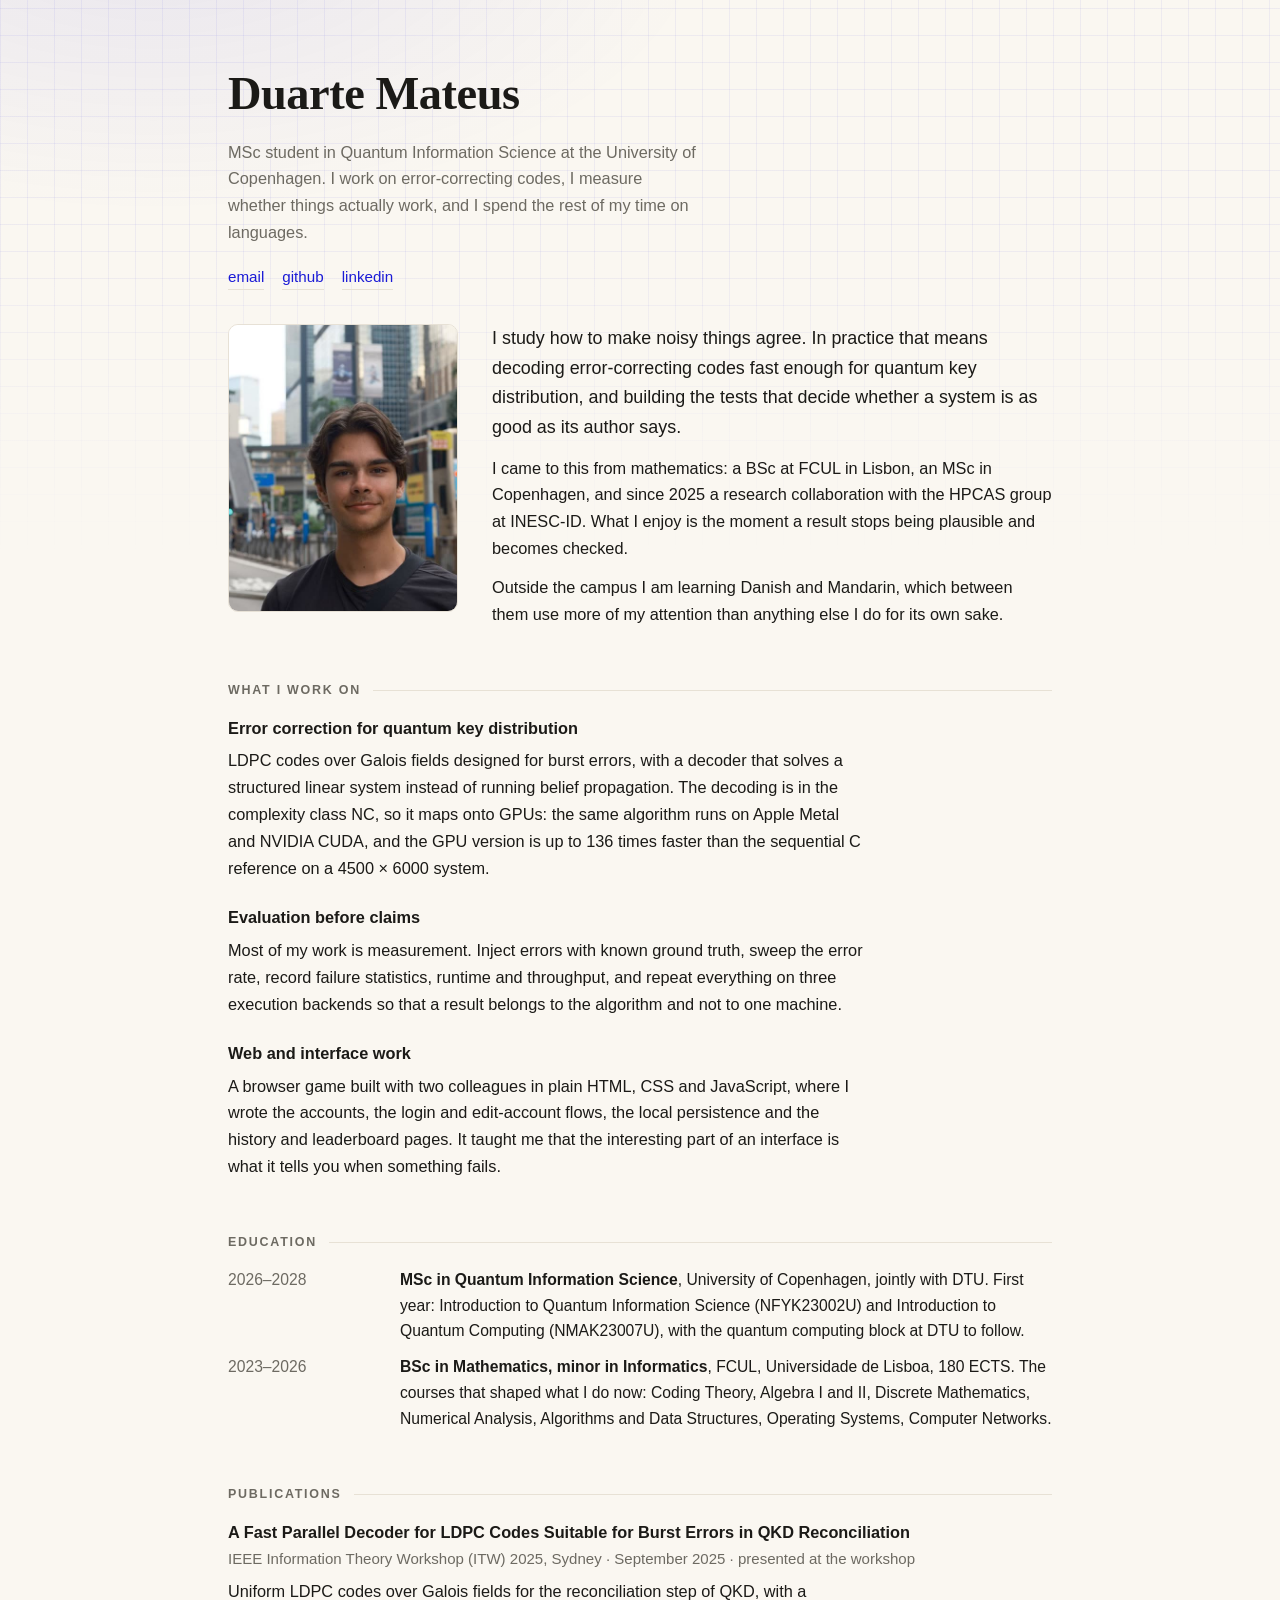
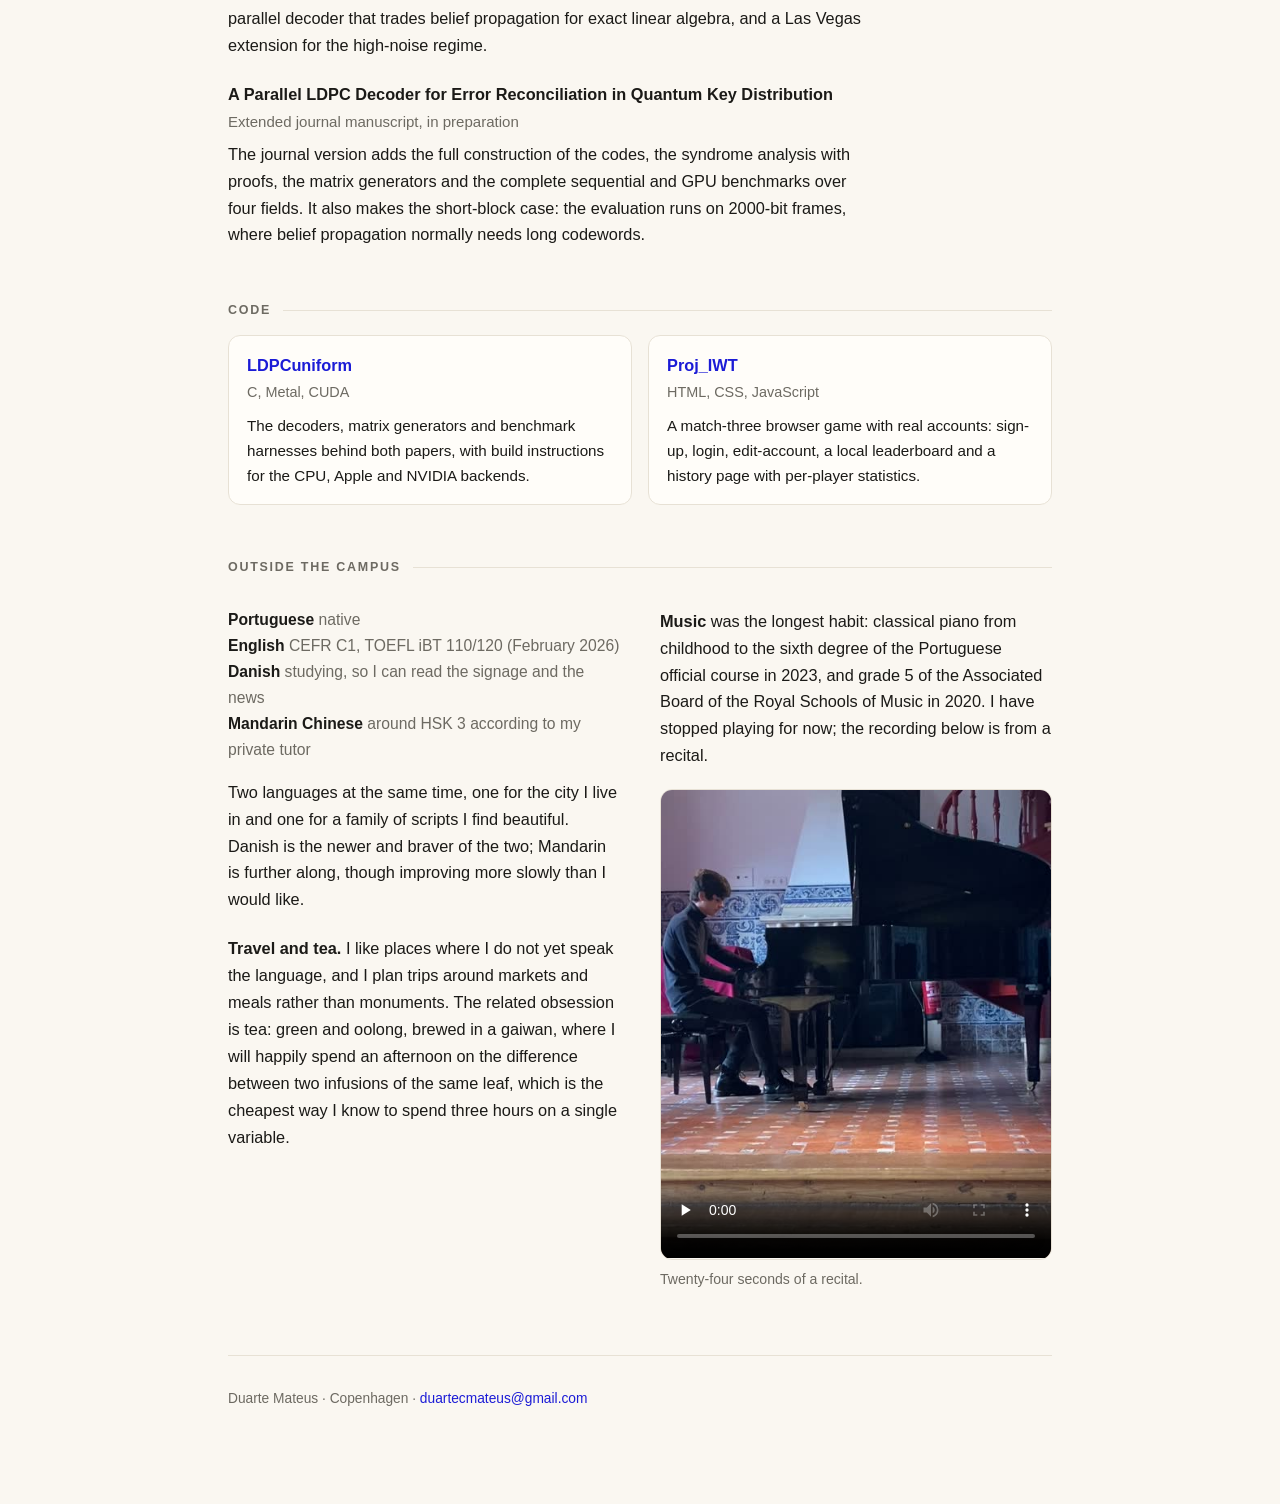
==== index.html @ 17ae9400 "Homepage: TOEFL iBT 110/120 (February 2026), CEFR C1" ====
<!DOCTYPE html>
<html lang="en">
<head>
<meta charset="utf-8">
<meta name="viewport" content="width=device-width, initial-scale=1">
<title>Duarte Mateus</title>
<meta name="description" content="Duarte Mateus, MSc student in Quantum Information Science at the University of Copenhagen. Error-correcting codes, evaluation, languages and piano.">
<meta property="og:title" content="Duarte Mateus">
<meta property="og:description" content="Error-correcting codes, evaluation, languages and piano.">
<meta property="og:image" content="portrait.jpg">
<link rel="icon" href="data:image/svg+xml,%3Csvg xmlns='http://www.w3.org/2000/svg' viewBox='0 0 32 32'%3E%3Crect width='32' height='32' rx='6' fill='%230a00fe'/%3E%3Ctext x='16' y='22' font-family='Georgia,serif' font-size='17' fill='white' text-anchor='middle'%3EDM%3C/text%3E%3C/svg%3E">
<style>
  :root{
    --bg:#faf7f1; --card:#fffdf9; --ink:#1b1a17; --muted:#6d6a62;
    --line:#e7e1d5; --accent:#1b1bd6; --accent-soft:#eeeeff;
    --tile:rgba(27,27,214,.055); --glow:rgba(27,27,214,.08);
  }
  /* Dark palette kept for later; the site currently renders light for everyone.
  @media (prefers-color-scheme: dark){
    :root{
      --bg:#12120f; --card:#191914; --ink:#eceae3; --muted:#a2a099;
      --line:#2c2c26; --accent:#a6a6ff; --accent-soft:#20203a;
      --tile:rgba(166,166,255,.075); --glow:rgba(120,120,255,.10);
    }
  }
  */
  *{box-sizing:border-box}
  html{-webkit-text-size-adjust:100%}
  /* faint tile wall behind the name, fading out before the content */
  body::before{
    content:""; position:fixed; inset:0; z-index:-1; pointer-events:none;
    background-image:
      radial-gradient(900px 460px at 12% -8%, var(--glow), transparent 62%),
      repeating-linear-gradient(0deg, var(--tile) 0 1px, transparent 1px 27px),
      repeating-linear-gradient(90deg, var(--tile) 0 1px, transparent 1px 27px);
    -webkit-mask-image:linear-gradient(180deg, #000 0 260px, rgba(0,0,0,.35) 420px, transparent 560px);
    mask-image:linear-gradient(180deg, #000 0 260px, rgba(0,0,0,.35) 420px, transparent 560px);
  }
  body{
    margin:0; background:var(--bg); color:var(--ink);
    font:400 1.02rem/1.65 -apple-system,BlinkMacSystemFont,"Segoe UI",Roboto,Helvetica,Arial,sans-serif;
    font-kerning:normal; -webkit-font-smoothing:antialiased;
  }
  .wrap{max-width:880px; margin:0 auto; padding:56px 28px 80px}
  .intro p, .item p, section > p{max-width:70ch}
  h1,h2,h3{font-family:Georgia,"Iowan Old Style","Times New Roman",serif; font-weight:600; letter-spacing:-.01em}
  a{color:var(--accent); text-decoration:none; border-bottom:1px solid transparent}
  a:hover{border-bottom-color:currentColor}
  header .name{font-size:clamp(2.1rem,5vw,2.9rem); margin:0 0 6px}
  header .tagline{color:var(--muted); margin:0; max-width:52ch}
  .links{margin:18px 0 0; font-size:.95rem; display:flex; flex-wrap:wrap; gap:8px 18px}
  .links a{border-bottom:1px solid var(--line)}
  .links a:hover{border-bottom-color:var(--accent)}
  section{margin-top:52px}
  h2{
    font-family:-apple-system,BlinkMacSystemFont,"Segoe UI",Roboto,sans-serif;
    font-size:.78rem; letter-spacing:.14em; text-transform:uppercase;
    color:var(--muted); font-weight:600; margin:0 0 14px;
    display:flex; align-items:center; gap:12px;
  }
  h2::after{content:""; flex:1; height:1px; background:var(--line)}
  .intro{display:grid; grid-template-columns:230px 1fr; gap:34px; align-items:start; margin-top:34px}
  .intro img{width:100%; height:auto; aspect-ratio:4/5; object-fit:cover; object-position:50% 35%;
    border-radius:10px; border:1px solid var(--line); filter:saturate(.94)}
  .intro p{margin:0 0 12px}
  .intro p:last-child{margin-bottom:0}
  .lede{font-size:1.12rem}
  dl{margin:0; display:grid; grid-template-columns:150px 1fr; gap:10px 22px; font-size:.98rem}
  dt{color:var(--muted)}
  dd{margin:0}
  .item{margin-bottom:22px}
  .item:last-child{margin-bottom:0}
  .item .t{display:block; font-weight:600}
  .item .s{display:block; color:var(--muted); font-size:.94rem; margin-top:2px}
  .item p{margin:6px 0 0}
  .cards{display:grid; grid-template-columns:1fr 1fr; gap:16px}
  .card{background:var(--card); border:1px solid var(--line); border-radius:12px; padding:16px 18px}
  .card .t{font-weight:600; display:block}
  .card .s{color:var(--muted); font-size:.9rem; display:block; margin:2px 0 8px}
  .card p{margin:0; font-size:.95rem}
  figure{margin:26px 0 0}
  video{width:100%; max-width:440px; height:auto; aspect-ratio:5/6; object-fit:cover; border-radius:12px; border:1px solid var(--line); display:block; background:#000}
  figcaption{color:var(--muted); font-size:.88rem; margin-top:8px; text-align:center}
  .cols{display:grid; grid-template-columns:1fr 1fr; gap:40px}
  .closing{display:block; margin:20px 0 0}
  .closing video{max-width:100%}
  .closing figcaption{text-align:left}
  .langs{font-size:.98rem}
  .langs span{color:var(--muted)}
  footer{margin-top:64px; padding-top:18px; border-top:1px solid var(--line); color:var(--muted); font-size:.86rem}
  @media (max-width:640px){
    .wrap{padding:36px 20px 64px}
    .intro{grid-template-columns:1fr; gap:20px}
    .intro img{max-width:230px}
    dl{grid-template-columns:1fr; gap:2px 0}
    dt{margin-top:10px}
    .cards,.cols{grid-template-columns:1fr; gap:14px}
  }
</style>
</head>
<body>
<div class="wrap">

  <header>
    <h1 class="name">Duarte Mateus</h1>
    <p class="tagline">MSc student in Quantum Information Science at the University of Copenhagen. I work on error-correcting codes, I measure whether things actually work, and I spend the rest of my time on languages.</p>
    <p class="links">
      <a href="mailto:duartecmateus@gmail.com">email</a>
      <a href="https://github.com/duartecmateus">github</a>
      <a href="https://linkedin.com/in/duarte-mateus-8440b5340">linkedin</a>
    </p>
  </header>

  <div class="intro">
    <img src="portrait.jpg" alt="Duarte Mateus, photographed in a city street" width="480" height="600">
    <div>
      <p class="lede">I study how to make noisy things agree. In practice that means decoding error-correcting codes fast enough for quantum key distribution, and building the tests that decide whether a system is as good as its author says.</p>
      <p>I came to this from mathematics: a BSc at FCUL in Lisbon, an MSc in Copenhagen, and since 2025 a research collaboration with the HPCAS group at INESC-ID. What I enjoy is the moment a result stops being plausible and becomes checked.</p>
      <p>Outside the campus I am learning Danish and Mandarin, which between them use more of my attention than anything else I do for its own sake.</p>
    </div>
  </div>

  <section>
    <h2>What I work on</h2>
    <div class="item">
      <span class="t">Error correction for quantum key distribution</span>
      <p>LDPC codes over Galois fields designed for burst errors, with a decoder that solves a structured linear system instead of running belief propagation. The decoding is in the complexity class NC, so it maps onto GPUs: the same algorithm runs on Apple Metal and NVIDIA CUDA, and the GPU version is up to 136 times faster than the sequential C reference on a 4500 × 6000 system.</p>
    </div>
    <div class="item">
      <span class="t">Evaluation before claims</span>
      <p>Most of my work is measurement. Inject errors with known ground truth, sweep the error rate, record failure statistics, runtime and throughput, and repeat everything on three execution backends so that a result belongs to the algorithm and not to one machine.</p>
    </div>
    <div class="item">
      <span class="t">Web and interface work</span>
      <p>A browser game built with two colleagues in plain HTML, CSS and JavaScript, where I wrote the accounts, the login and edit-account flows, the local persistence and the history and leaderboard pages. It taught me that the interesting part of an interface is what it tells you when something fails.</p>
    </div>
  </section>

  <section>
    <h2>Education</h2>
    <dl>
      <dt>2026&ndash;2028</dt>
      <dd><strong>MSc in Quantum Information Science</strong>, University of Copenhagen, jointly with DTU. First year: Introduction to Quantum Information Science (NFYK23002U) and Introduction to Quantum Computing (NMAK23007U), with the quantum computing block at DTU to follow.</dd>
      <dt>2023&ndash;2026</dt>
      <dd><strong>BSc in Mathematics, minor in Informatics</strong>, FCUL, Universidade de Lisboa, 180 ECTS. The courses that shaped what I do now: Coding Theory, Algebra I and II, Discrete Mathematics, Numerical Analysis, Algorithms and Data Structures, Operating Systems, Computer Networks.</dd>
    </dl>
  </section>

  <section>
    <h2>Publications</h2>
    <div class="item">
      <span class="t">A Fast Parallel Decoder for LDPC Codes Suitable for Burst Errors in QKD Reconciliation</span>
      <span class="s">IEEE Information Theory Workshop (ITW) 2025, Sydney &middot; September 2025 &middot; presented at the workshop</span>
      <p>Uniform LDPC codes over Galois fields for the reconciliation step of QKD, with a parallel decoder that trades belief propagation for exact linear algebra, and a Las Vegas extension for the high-noise regime.</p>
    </div>
    <div class="item">
      <span class="t">A Parallel LDPC Decoder for Error Reconciliation in Quantum Key Distribution</span>
      <span class="s">Extended journal manuscript, in preparation</span>
      <p>The journal version adds the full construction of the codes, the syndrome analysis with proofs, the matrix generators and the complete sequential and GPU benchmarks over four fields. It also makes the short-block case: the evaluation runs on 2000-bit frames, where belief propagation normally needs long codewords.</p>
    </div>
  </section>

  <section>
    <h2>Code</h2>
    <div class="cards">
      <div class="card">
        <span class="t"><a href="https://github.com/duartecmateus/LDPCuniform">LDPCuniform</a></span>
        <span class="s">C, Metal, CUDA</span>
        <p>The decoders, matrix generators and benchmark harnesses behind both papers, with build instructions for the CPU, Apple and NVIDIA backends.</p>
      </div>
      <div class="card">
        <span class="t"><a href="https://github.com/duartecmateus/Proj_IWT">Proj_IWT</a></span>
        <span class="s">HTML, CSS, JavaScript</span>
        <p>A match-three browser game with real accounts: sign-up, login, edit-account, a local leaderboard and a history page with per-player statistics.</p>
      </div>
    </div>
  </section>

  <section>
    <h2>Outside the campus</h2>
    <div class="cols">
      <div>
        <p class="langs"><strong>Portuguese</strong> <span>native</span><br>
        <strong>English</strong> <span>CEFR C1, TOEFL iBT 110/120 (February 2026)</span><br>
        <strong>Danish</strong> <span>studying, so I can read the signage and the news</span><br>
        <strong>Mandarin Chinese</strong> <span>around HSK 3 according to my private tutor</span></p>
        <p>Two languages at the same time, one for the city I live in and one for a family of scripts I find beautiful. Danish is the newer and braver of the two; Mandarin is further along, though improving more slowly than I would like.</p>
        <p style="margin-top:22px"><strong>Travel and tea.</strong> I like places where I do not yet speak the language, and I plan trips around markets and meals rather than monuments. The related obsession is tea: green and oolong, brewed in a gaiwan, where I will happily spend an afternoon on the difference between two infusions of the same leaf, which is the cheapest way I know to spend three hours on a single variable.</p>
      </div>
      <div>
        <p><strong>Music</strong> was the longest habit: classical piano from childhood to the sixth degree of the Portuguese official course in 2023, and grade 5 of the Associated Board of the Royal Schools of Music in 2020. I have stopped playing for now; the recording below is from a recital.</p>
        <figure class="closing">
          <video controls preload="none" playsinline poster="piano_poster_v3.jpg" width="480" height="576">
            <source src="piano_recital_24s_v3.mp4" type="video/mp4">
            Your browser does not support the video tag.
          </video>
          <figcaption>Twenty-four seconds of a recital.</figcaption>
        </figure>
      </div>
    </div>
  </section>

  <footer>
    <p>Duarte Mateus &middot; Copenhagen &middot; <a href="mailto:duartecmateus@gmail.com">duartecmateus@gmail.com</a></p>
  </footer>

</div>
</body>
</html>
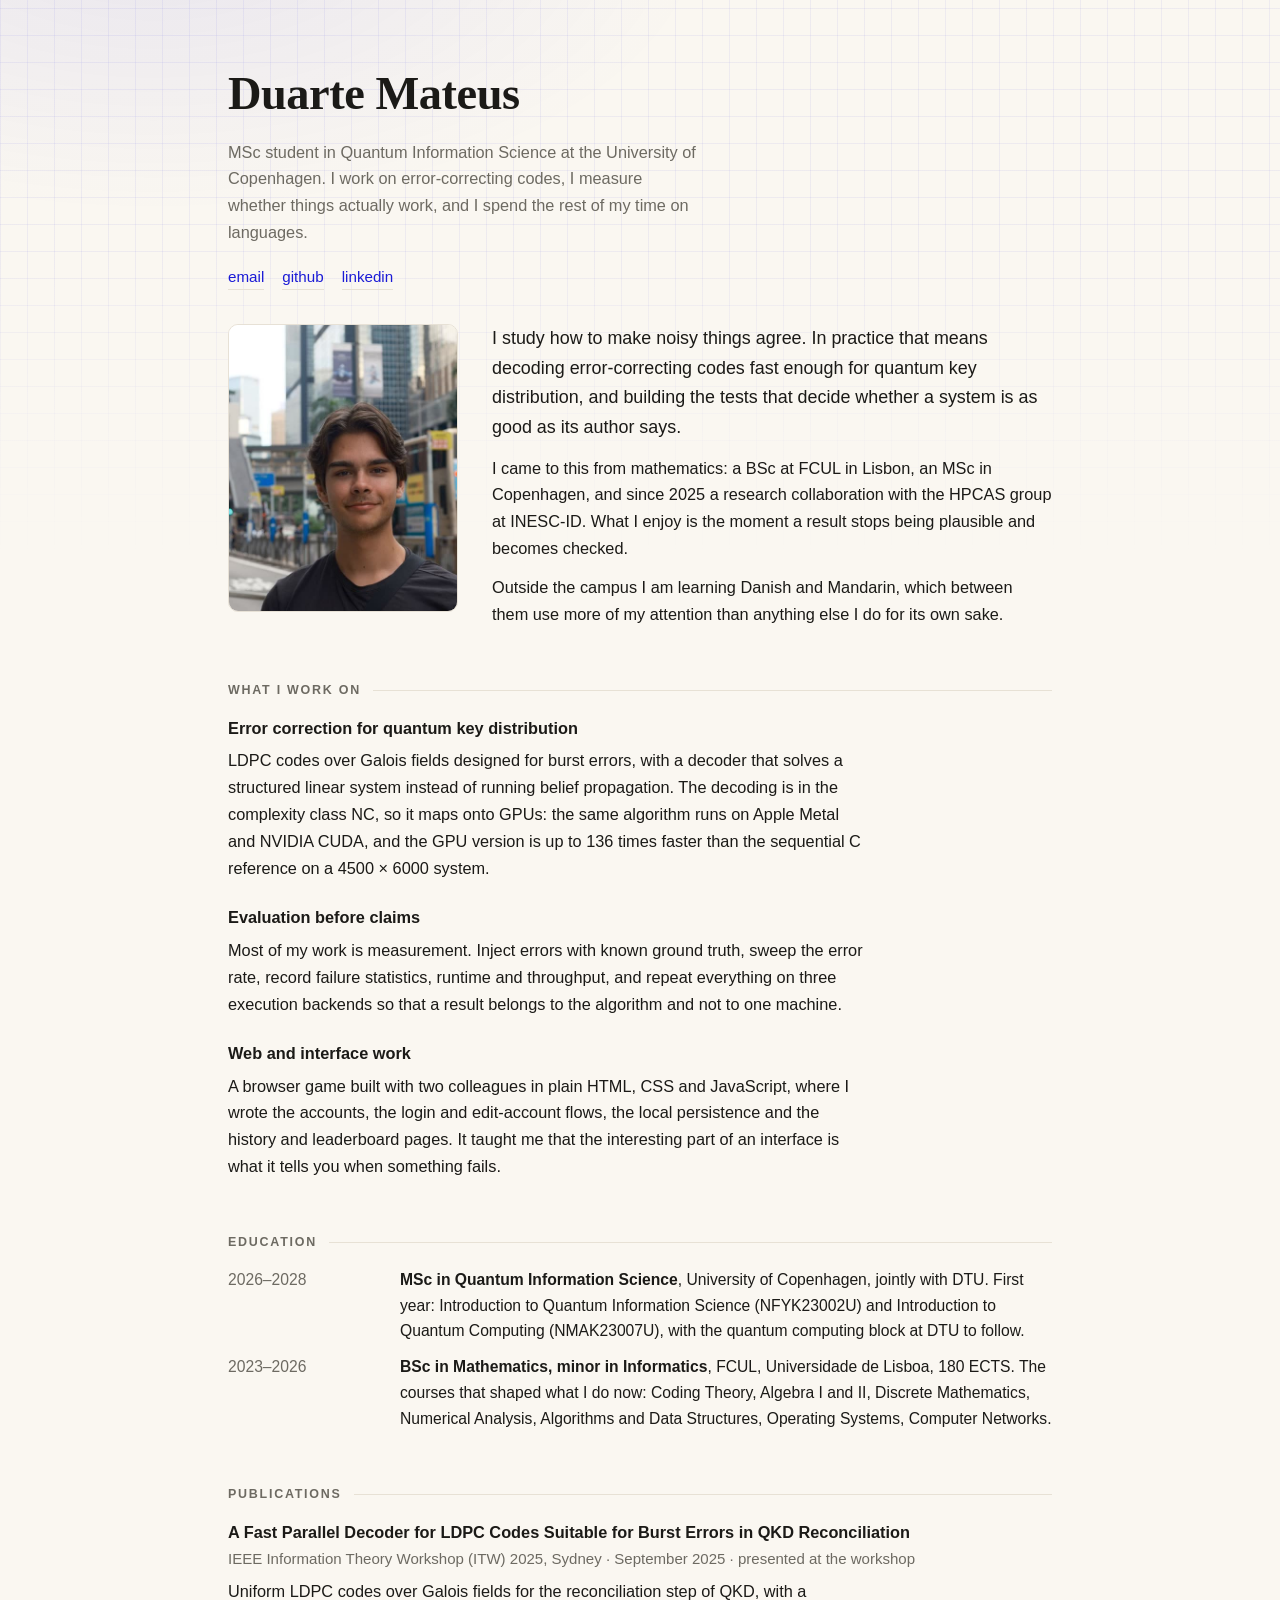
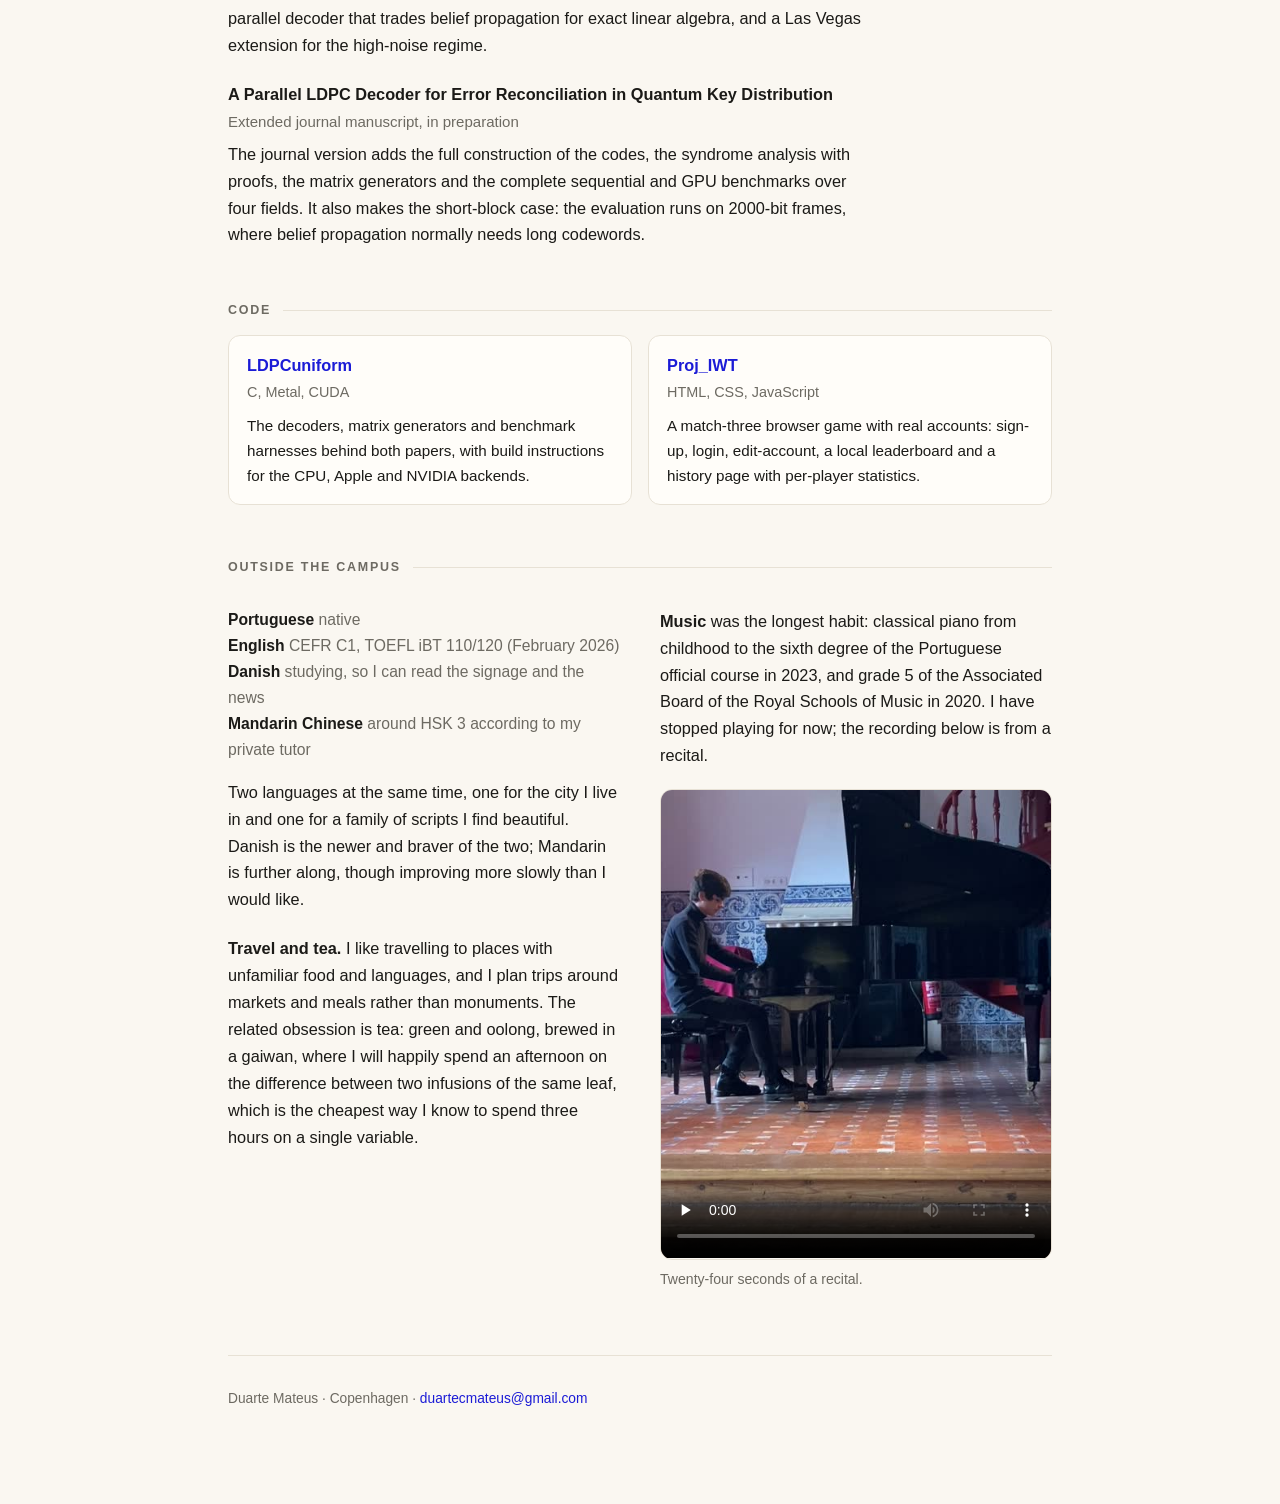
==== commit ee728eaa: "Homepage: softer wording for the travel paragraph" ====
--- a/index.html
+++ b/index.html
@@ -185,7 +185,7 @@
         <strong>Danish</strong> <span>studying, so I can read the signage and the news</span><br>
         <strong>Mandarin Chinese</strong> <span>around HSK 3 according to my private tutor</span></p>
         <p>Two languages at the same time, one for the city I live in and one for a family of scripts I find beautiful. Danish is the newer and braver of the two; Mandarin is further along, though improving more slowly than I would like.</p>
-        <p style="margin-top:22px"><strong>Travel and tea.</strong> I like places where I do not yet speak the language, and I plan trips around markets and meals rather than monuments. The related obsession is tea: green and oolong, brewed in a gaiwan, where I will happily spend an afternoon on the difference between two infusions of the same leaf, which is the cheapest way I know to spend three hours on a single variable.</p>
+        <p style="margin-top:22px"><strong>Travel and tea.</strong> I like travelling to places with unfamiliar food and languages, and I plan trips around markets and meals rather than monuments. The related obsession is tea: green and oolong, brewed in a gaiwan, where I will happily spend an afternoon on the difference between two infusions of the same leaf, which is the cheapest way I know to spend three hours on a single variable.</p>
       </div>
       <div>
         <p><strong>Music</strong> was the longest habit: classical piano from childhood to the sixth degree of the Portuguese official course in 2023, and grade 5 of the Associated Board of the Royal Schools of Music in 2020. I have stopped playing for now; the recording below is from a recital.</p>
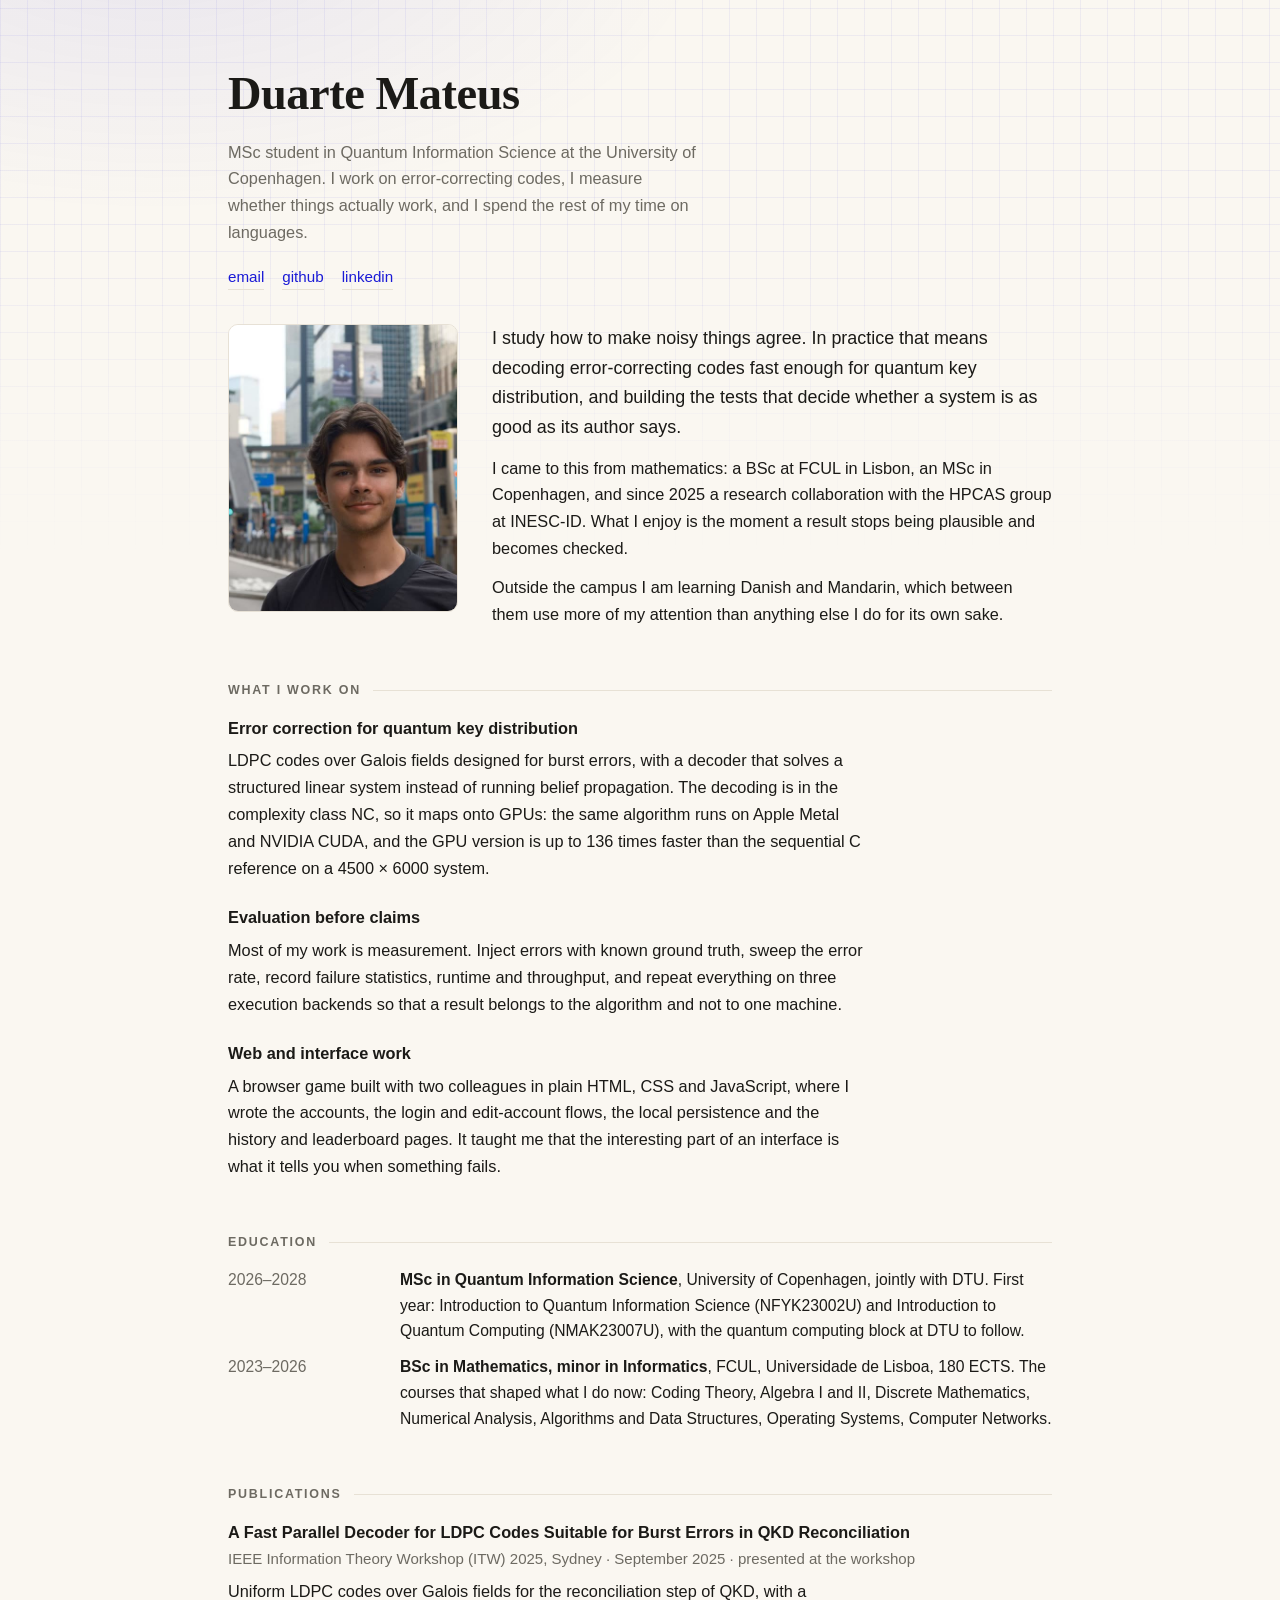
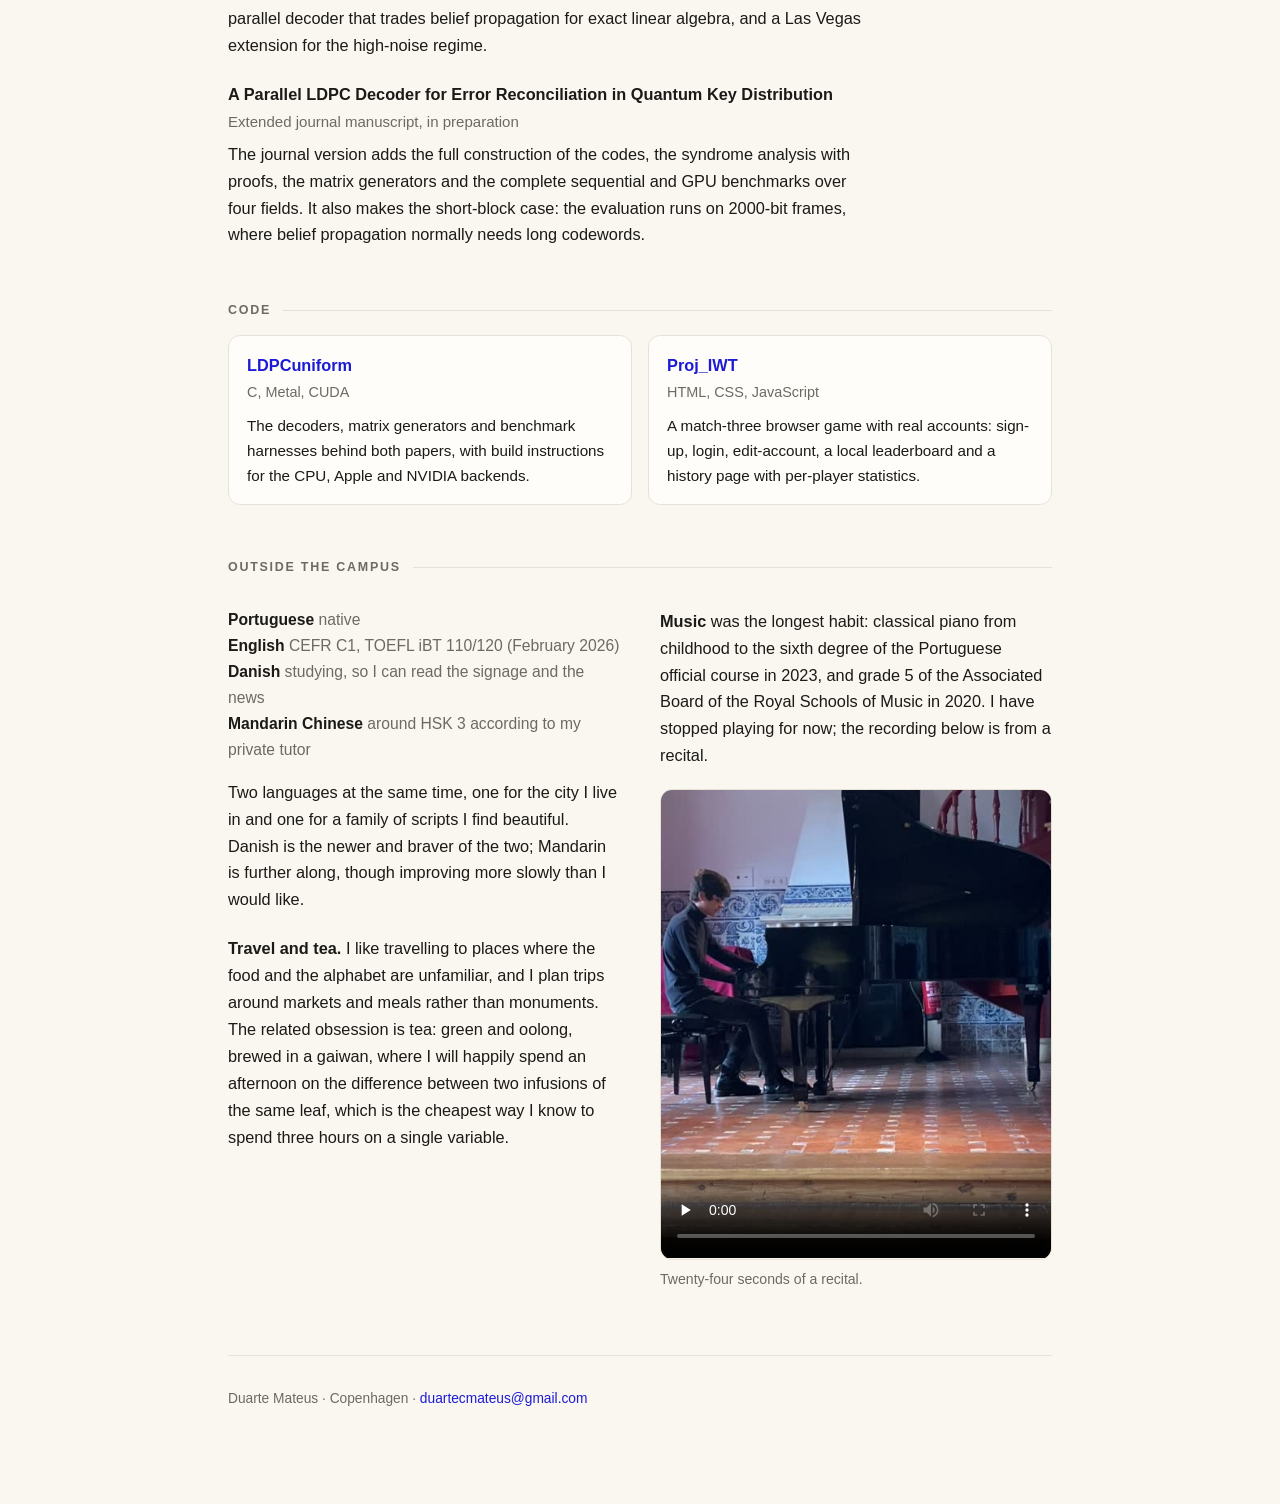
==== commit 2c03145f: "Homepage: travel line, food and the alphabet" ====
--- a/index.html
+++ b/index.html
@@ -185,7 +185,7 @@
         <strong>Danish</strong> <span>studying, so I can read the signage and the news</span><br>
         <strong>Mandarin Chinese</strong> <span>around HSK 3 according to my private tutor</span></p>
         <p>Two languages at the same time, one for the city I live in and one for a family of scripts I find beautiful. Danish is the newer and braver of the two; Mandarin is further along, though improving more slowly than I would like.</p>
-        <p style="margin-top:22px"><strong>Travel and tea.</strong> I like travelling to places with unfamiliar food and languages, and I plan trips around markets and meals rather than monuments. The related obsession is tea: green and oolong, brewed in a gaiwan, where I will happily spend an afternoon on the difference between two infusions of the same leaf, which is the cheapest way I know to spend three hours on a single variable.</p>
+        <p style="margin-top:22px"><strong>Travel and tea.</strong> I like travelling to places where the food and the alphabet are unfamiliar, and I plan trips around markets and meals rather than monuments. The related obsession is tea: green and oolong, brewed in a gaiwan, where I will happily spend an afternoon on the difference between two infusions of the same leaf, which is the cheapest way I know to spend three hours on a single variable.</p>
       </div>
       <div>
         <p><strong>Music</strong> was the longest habit: classical piano from childhood to the sixth degree of the Portuguese official course in 2023, and grade 5 of the Associated Board of the Royal Schools of Music in 2020. I have stopped playing for now; the recording below is from a recital.</p>
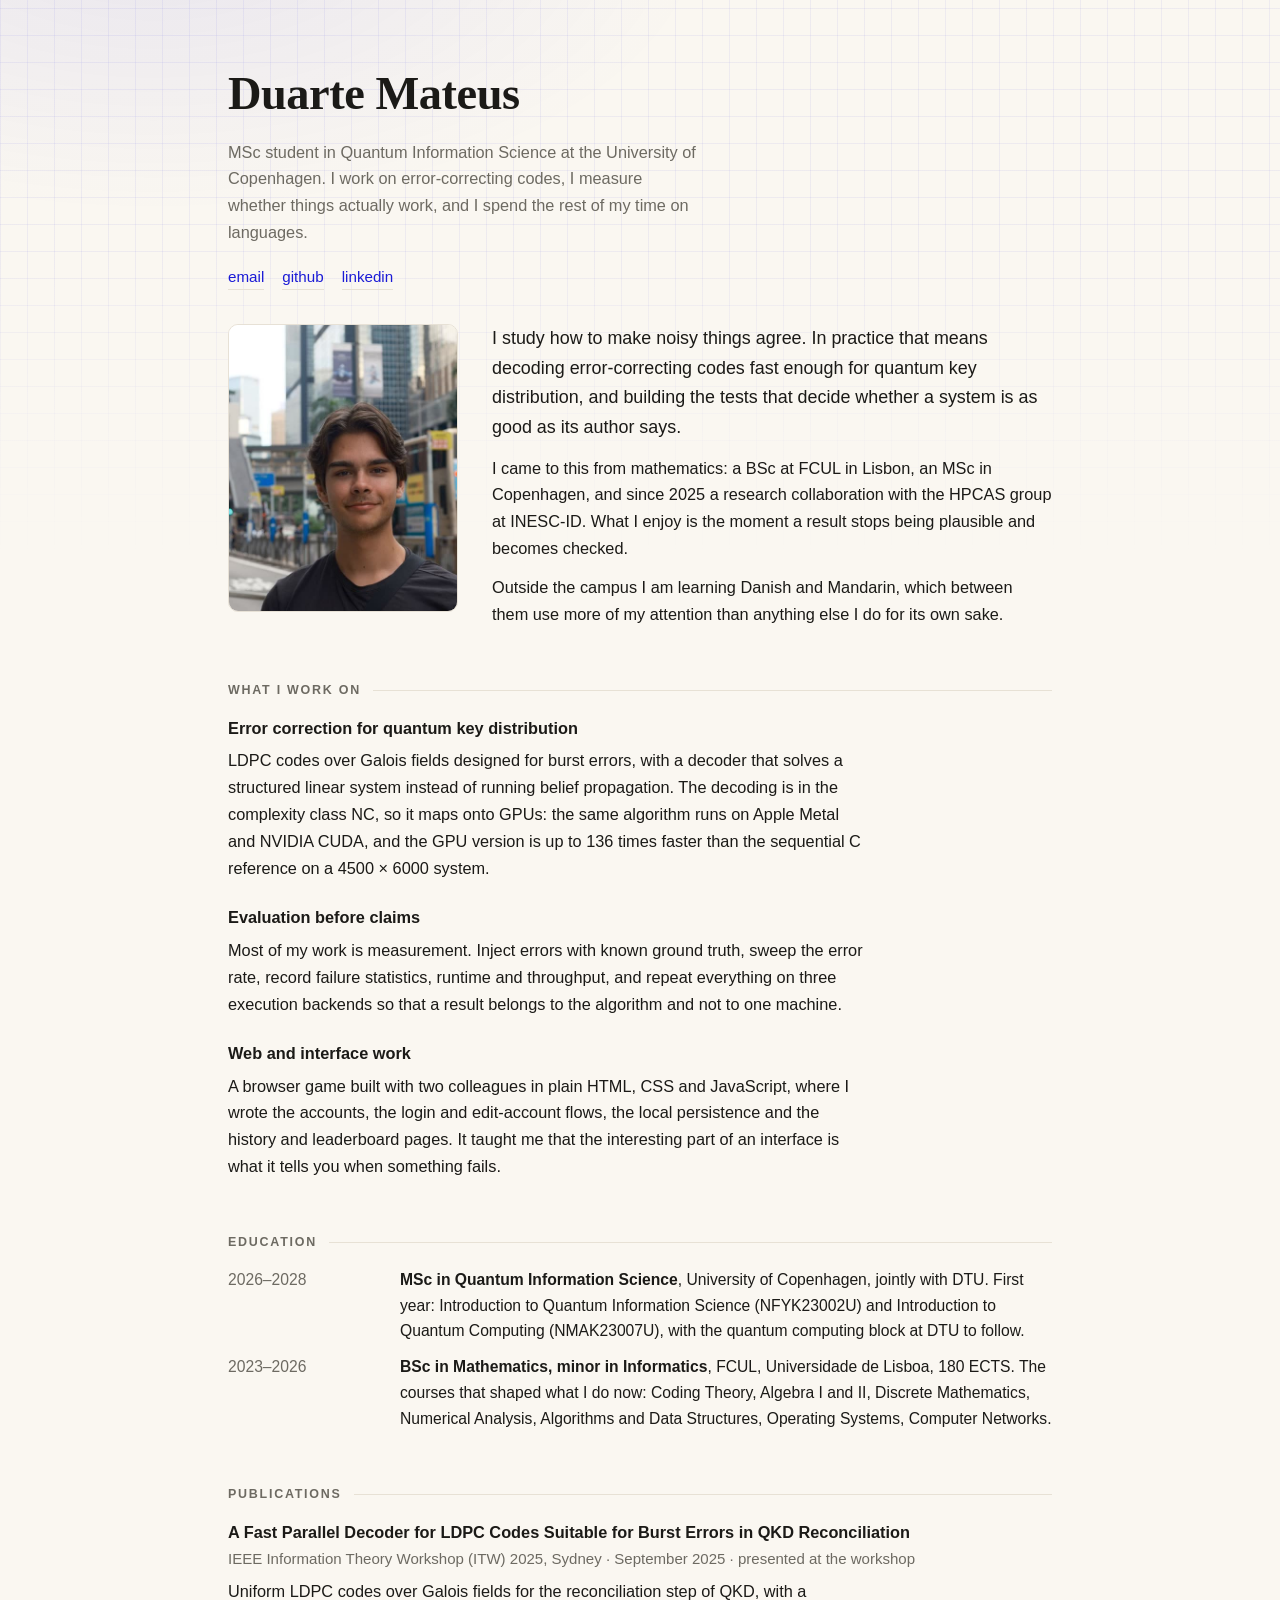
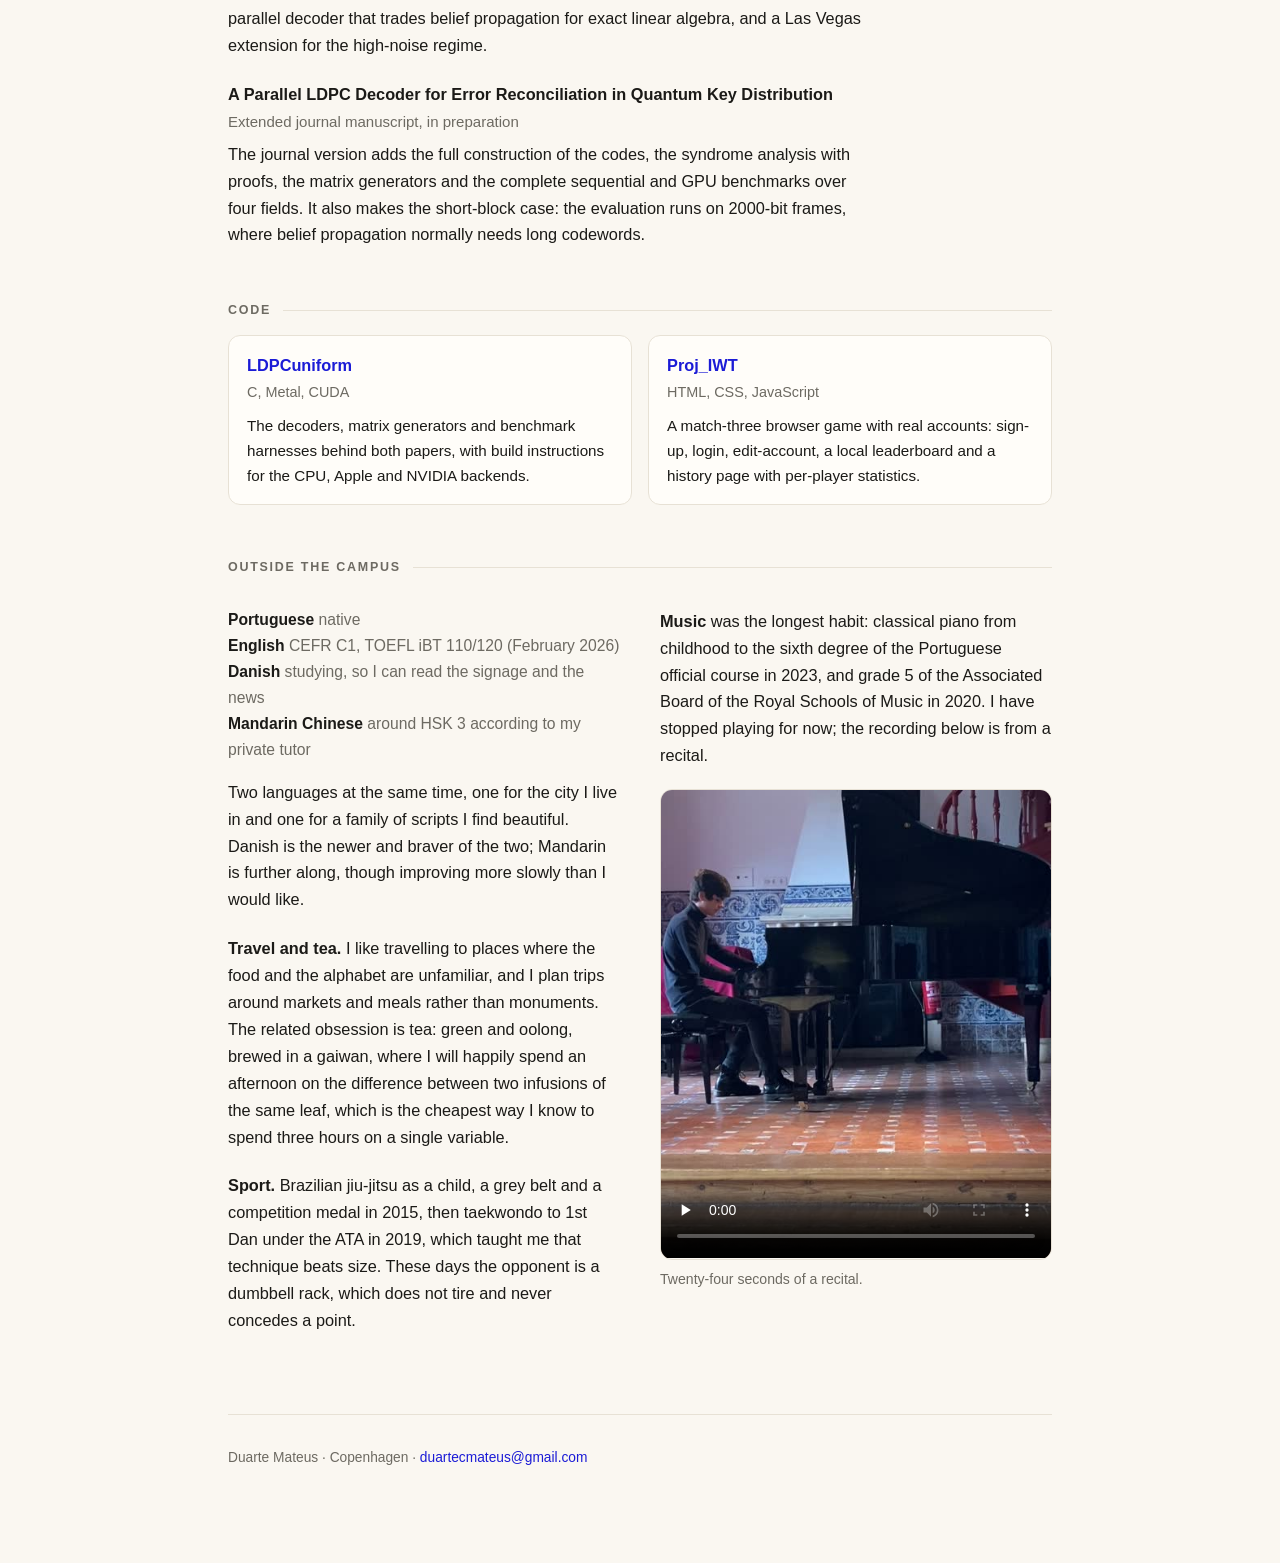
==== commit c732e98f: "Homepage: sport paragraph after travel and tea" ====
--- a/index.html
+++ b/index.html
@@ -186,6 +186,7 @@
         <strong>Mandarin Chinese</strong> <span>around HSK 3 according to my private tutor</span></p>
         <p>Two languages at the same time, one for the city I live in and one for a family of scripts I find beautiful. Danish is the newer and braver of the two; Mandarin is further along, though improving more slowly than I would like.</p>
         <p style="margin-top:22px"><strong>Travel and tea.</strong> I like travelling to places where the food and the alphabet are unfamiliar, and I plan trips around markets and meals rather than monuments. The related obsession is tea: green and oolong, brewed in a gaiwan, where I will happily spend an afternoon on the difference between two infusions of the same leaf, which is the cheapest way I know to spend three hours on a single variable.</p>
+        <p style="margin-top:22px"><strong>Sport.</strong> Brazilian jiu-jitsu as a child, a grey belt and a competition medal in 2015, then taekwondo to 1st Dan under the ATA in 2019, which taught me that technique beats size. These days the opponent is a dumbbell rack, which does not tire and never concedes a point.</p>
       </div>
       <div>
         <p><strong>Music</strong> was the longest habit: classical piano from childhood to the sixth degree of the Portuguese official course in 2023, and grade 5 of the Associated Board of the Royal Schools of Music in 2020. I have stopped playing for now; the recording below is from a recital.</p>
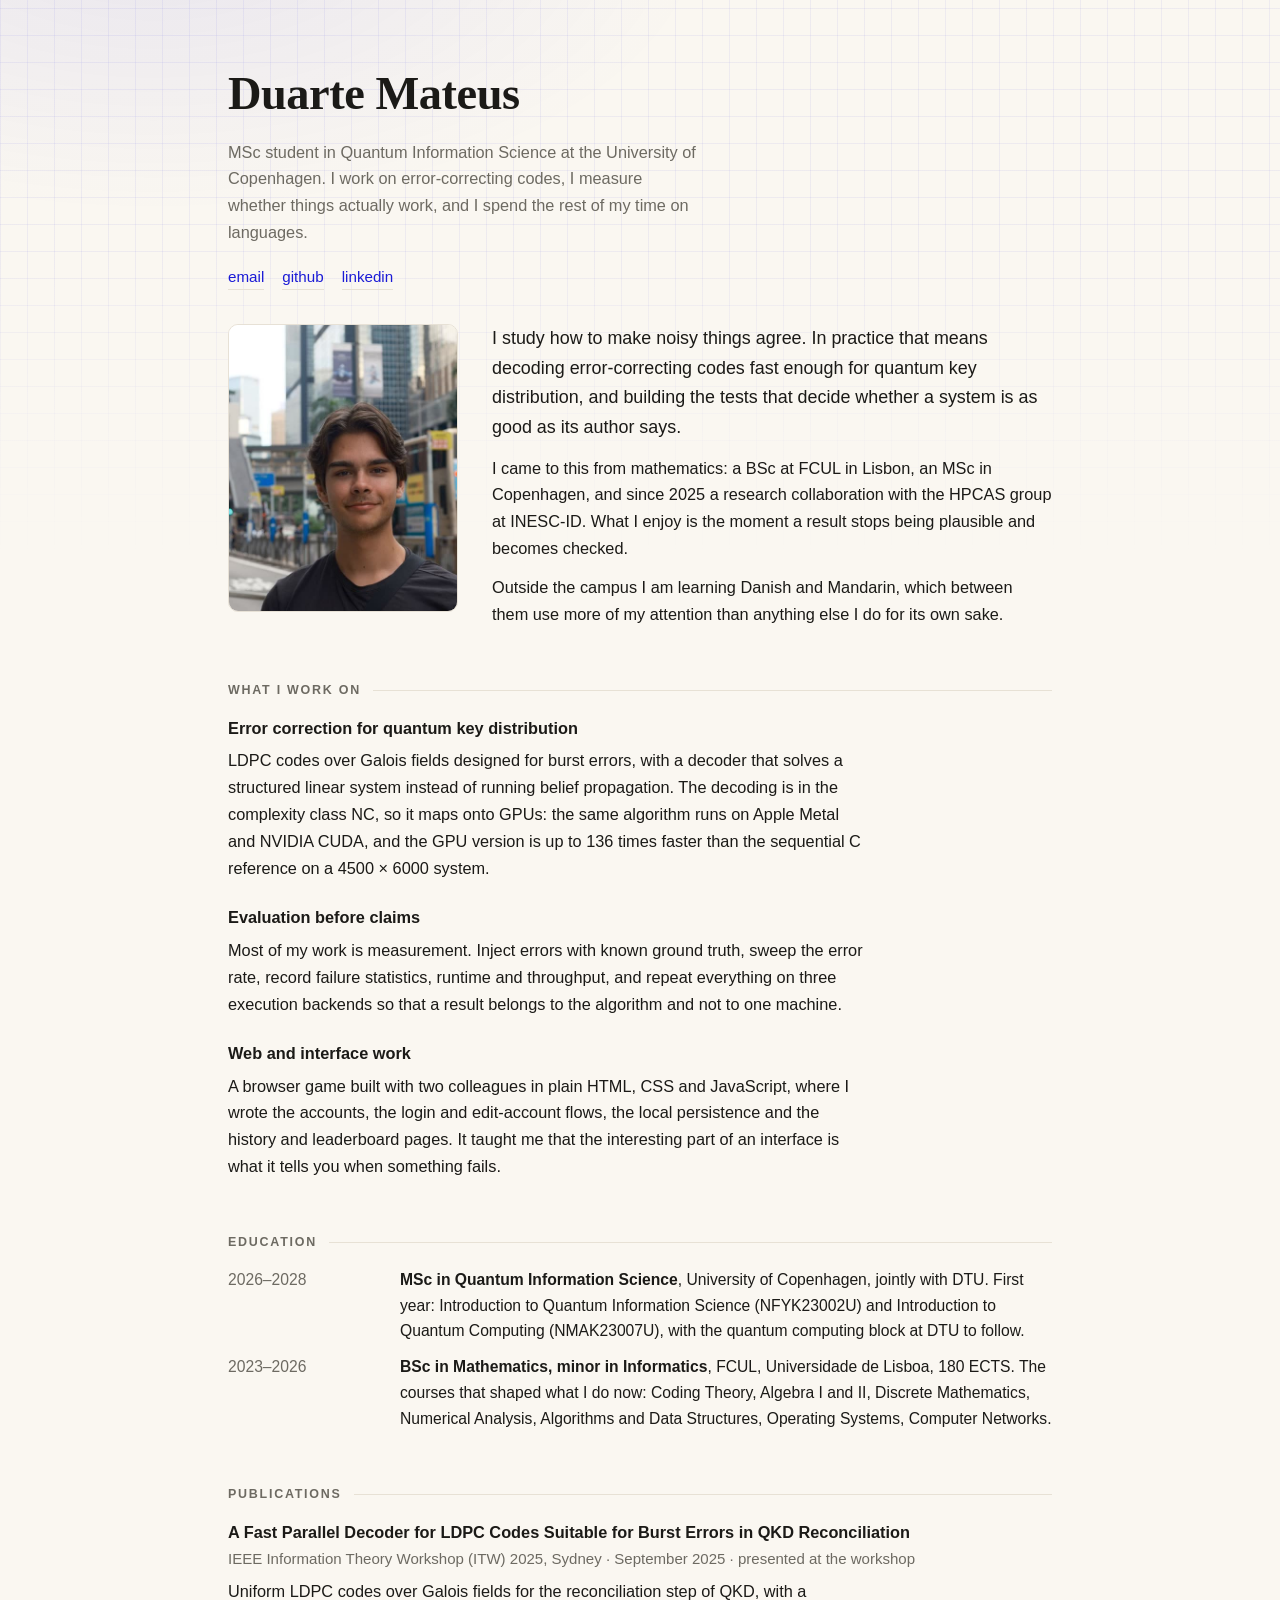
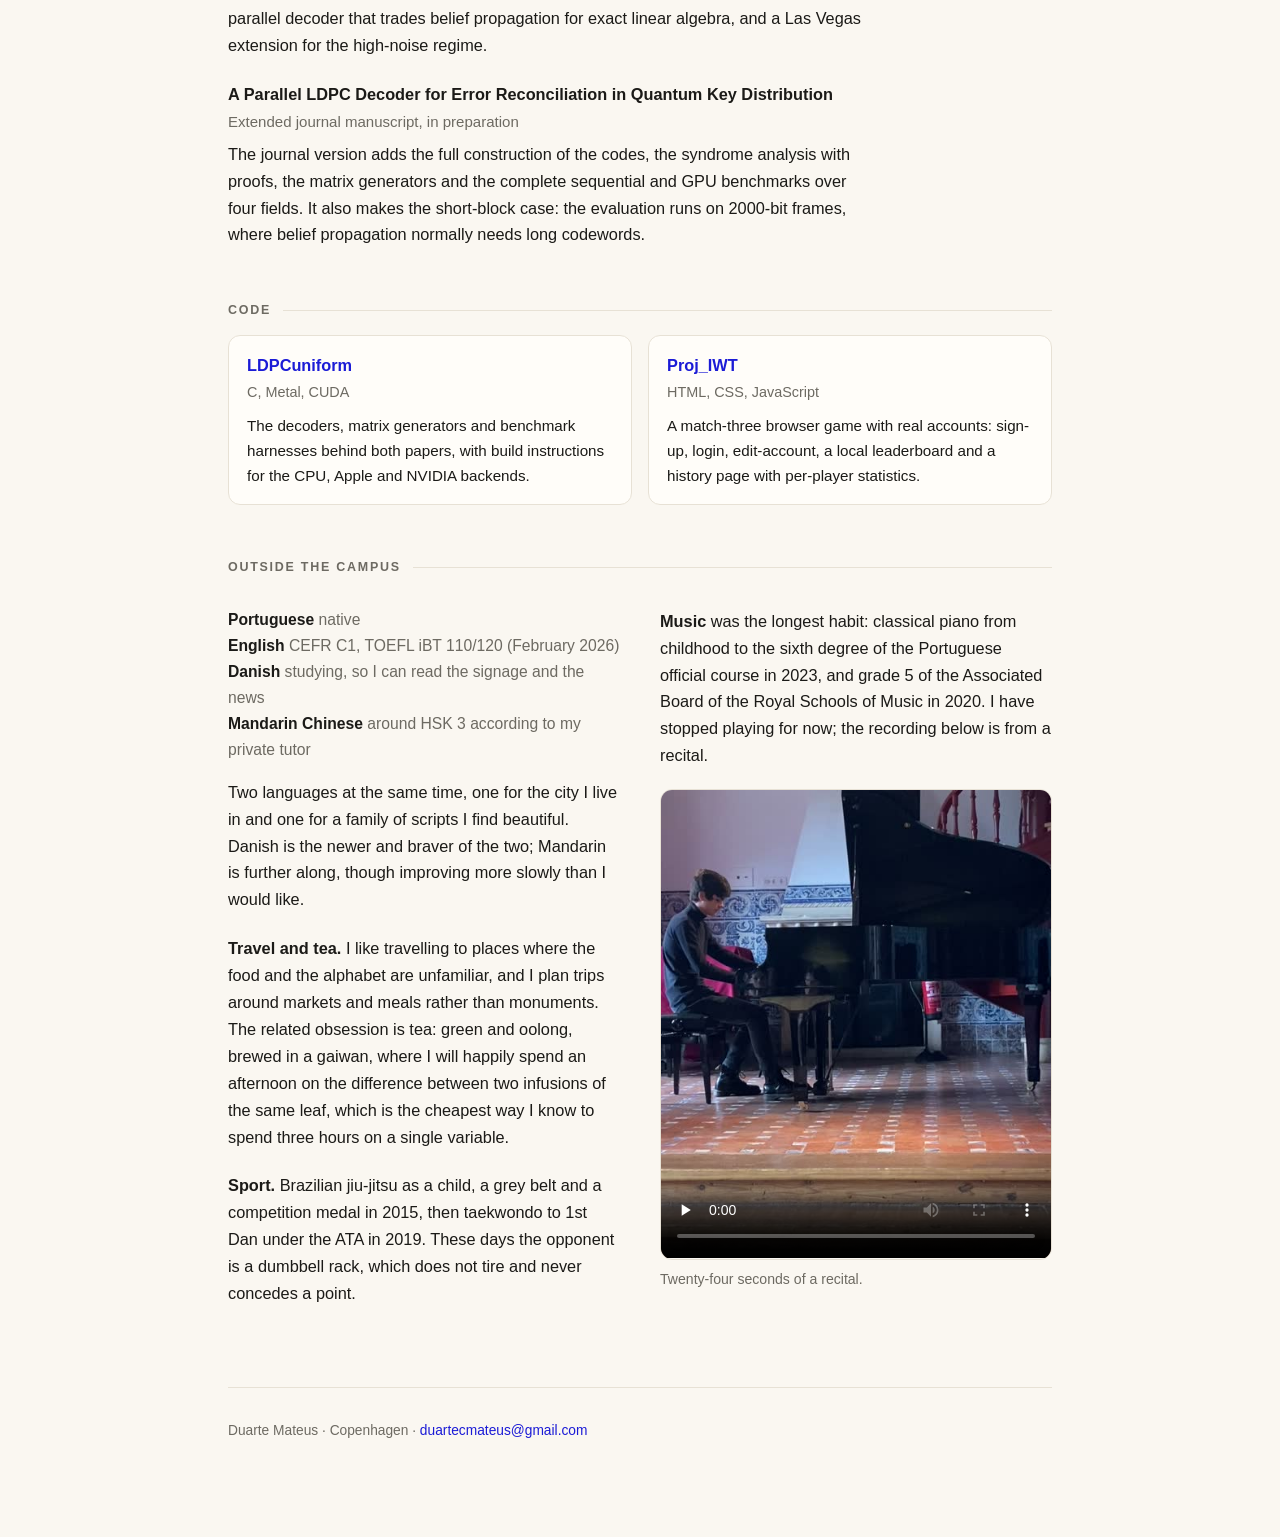
==== commit e05ac9f2: "Homepage: trim the sport sentence" ====
--- a/index.html
+++ b/index.html
@@ -186,7 +186,7 @@
         <strong>Mandarin Chinese</strong> <span>around HSK 3 according to my private tutor</span></p>
         <p>Two languages at the same time, one for the city I live in and one for a family of scripts I find beautiful. Danish is the newer and braver of the two; Mandarin is further along, though improving more slowly than I would like.</p>
         <p style="margin-top:22px"><strong>Travel and tea.</strong> I like travelling to places where the food and the alphabet are unfamiliar, and I plan trips around markets and meals rather than monuments. The related obsession is tea: green and oolong, brewed in a gaiwan, where I will happily spend an afternoon on the difference between two infusions of the same leaf, which is the cheapest way I know to spend three hours on a single variable.</p>
-        <p style="margin-top:22px"><strong>Sport.</strong> Brazilian jiu-jitsu as a child, a grey belt and a competition medal in 2015, then taekwondo to 1st Dan under the ATA in 2019, which taught me that technique beats size. These days the opponent is a dumbbell rack, which does not tire and never concedes a point.</p>
+        <p style="margin-top:22px"><strong>Sport.</strong> Brazilian jiu-jitsu as a child, a grey belt and a competition medal in 2015, then taekwondo to 1st Dan under the ATA in 2019. These days the opponent is a dumbbell rack, which does not tire and never concedes a point.</p>
       </div>
       <div>
         <p><strong>Music</strong> was the longest habit: classical piano from childhood to the sixth degree of the Portuguese official course in 2023, and grade 5 of the Associated Board of the Royal Schools of Music in 2020. I have stopped playing for now; the recording below is from a recital.</p>
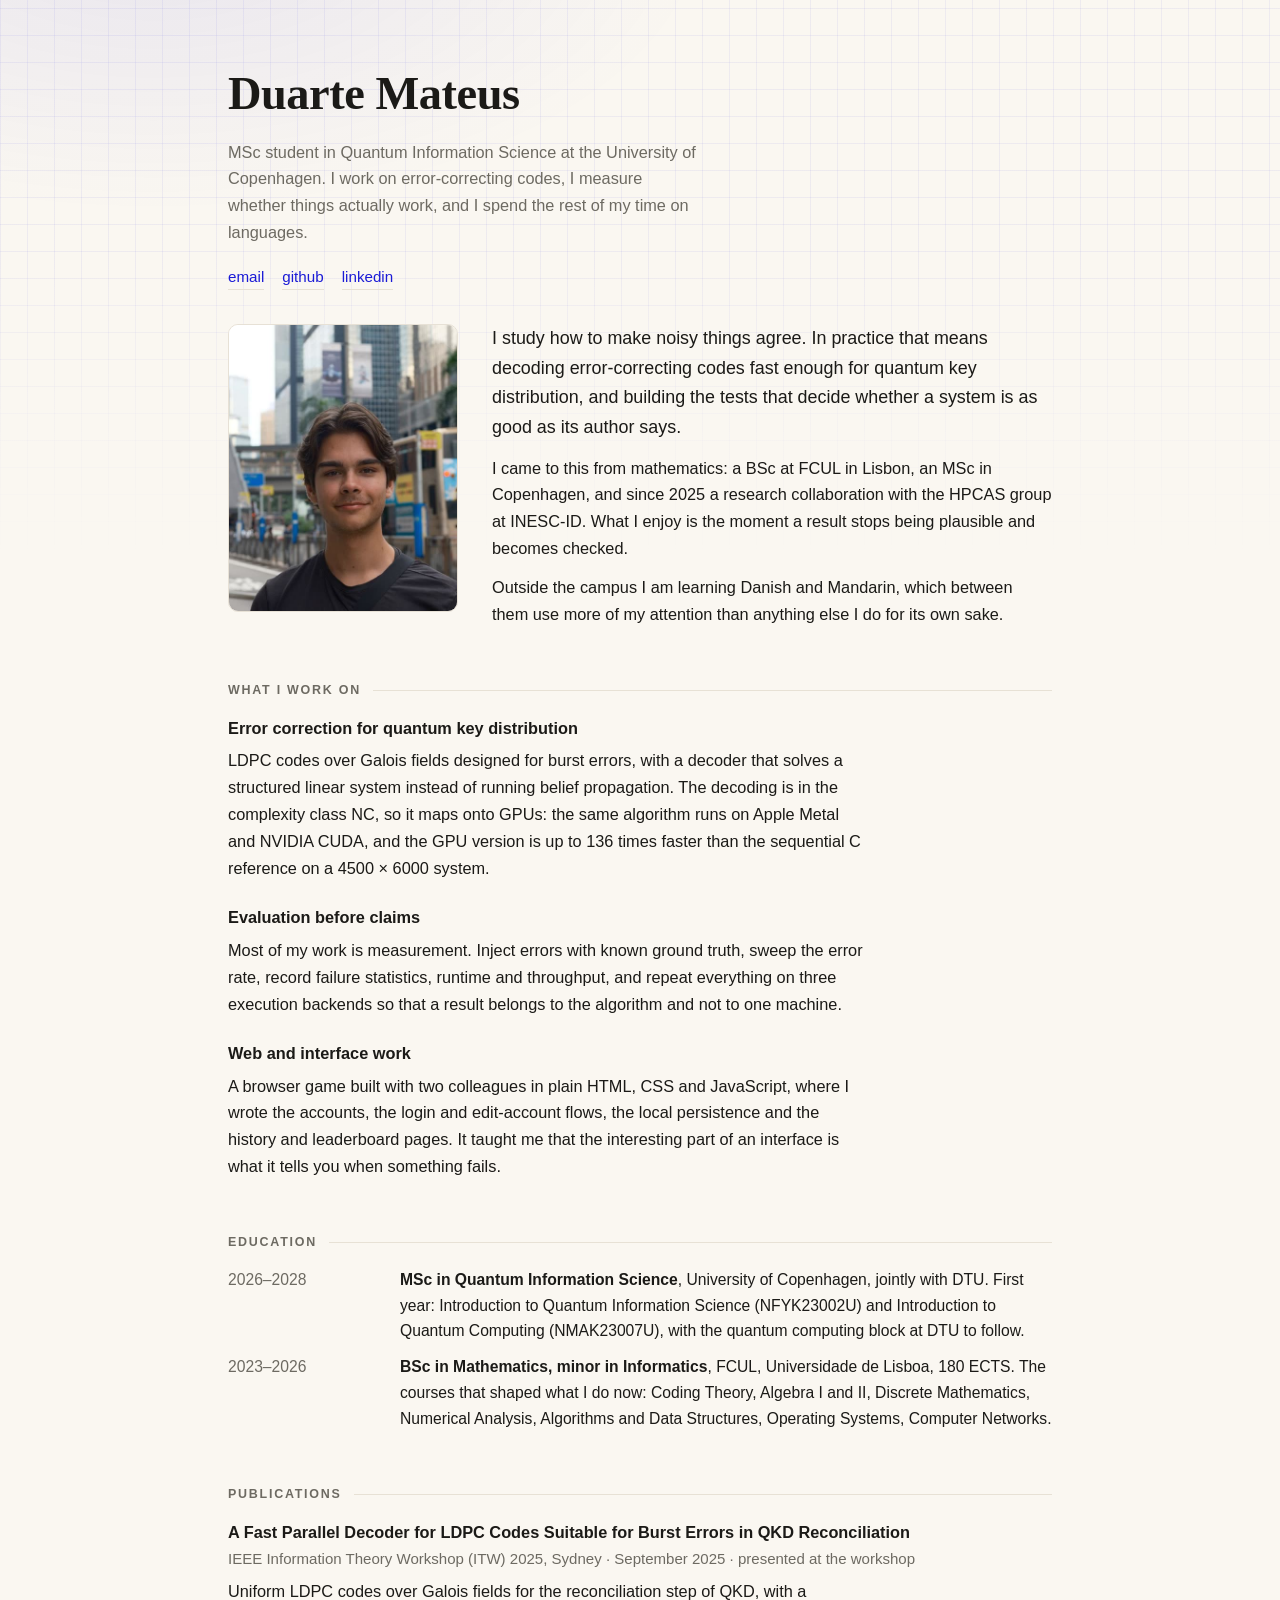
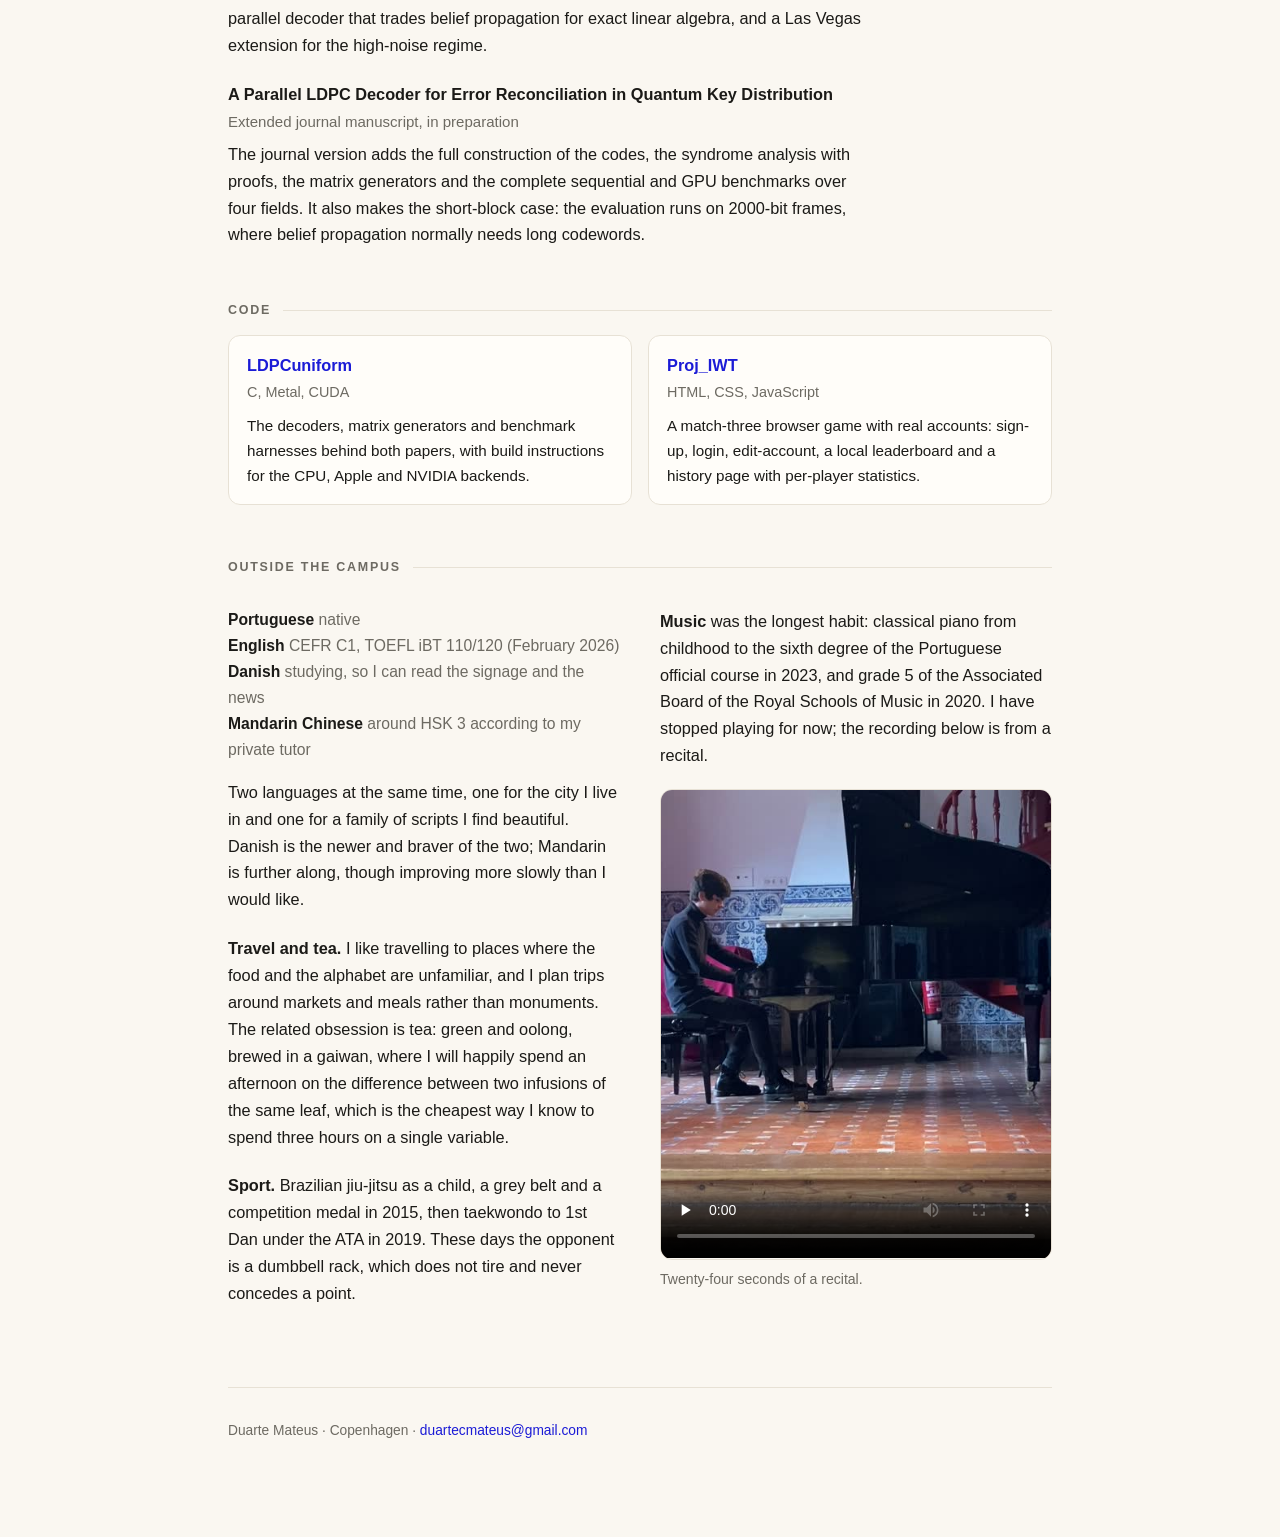
==== commit a5d0550d: "Homepage: portrait nudged left in frame" ====
--- a/index.html
+++ b/index.html
@@ -7,7 +7,7 @@
 <meta name="description" content="Duarte Mateus, MSc student in Quantum Information Science at the University of Copenhagen. Error-correcting codes, evaluation, languages and piano.">
 <meta property="og:title" content="Duarte Mateus">
 <meta property="og:description" content="Error-correcting codes, evaluation, languages and piano.">
-<meta property="og:image" content="portrait.jpg">
+<meta property="og:image" content="portrait_v2.jpg">
 <link rel="icon" href="data:image/svg+xml,%3Csvg xmlns='http://www.w3.org/2000/svg' viewBox='0 0 32 32'%3E%3Crect width='32' height='32' rx='6' fill='%230a00fe'/%3E%3Ctext x='16' y='22' font-family='Georgia,serif' font-size='17' fill='white' text-anchor='middle'%3EDM%3C/text%3E%3C/svg%3E">
 <style>
   :root{
@@ -112,7 +112,7 @@
   </header>
 
   <div class="intro">
-    <img src="portrait.jpg" alt="Duarte Mateus, photographed in a city street" width="480" height="600">
+    <img src="portrait_v2.jpg" alt="Duarte Mateus, photographed in a city street" width="480" height="600">
     <div>
       <p class="lede">I study how to make noisy things agree. In practice that means decoding error-correcting codes fast enough for quantum key distribution, and building the tests that decide whether a system is as good as its author says.</p>
       <p>I came to this from mathematics: a BSc at FCUL in Lisbon, an MSc in Copenhagen, and since 2025 a research collaboration with the HPCAS group at INESC-ID. What I enjoy is the moment a result stops being plausible and becomes checked.</p>
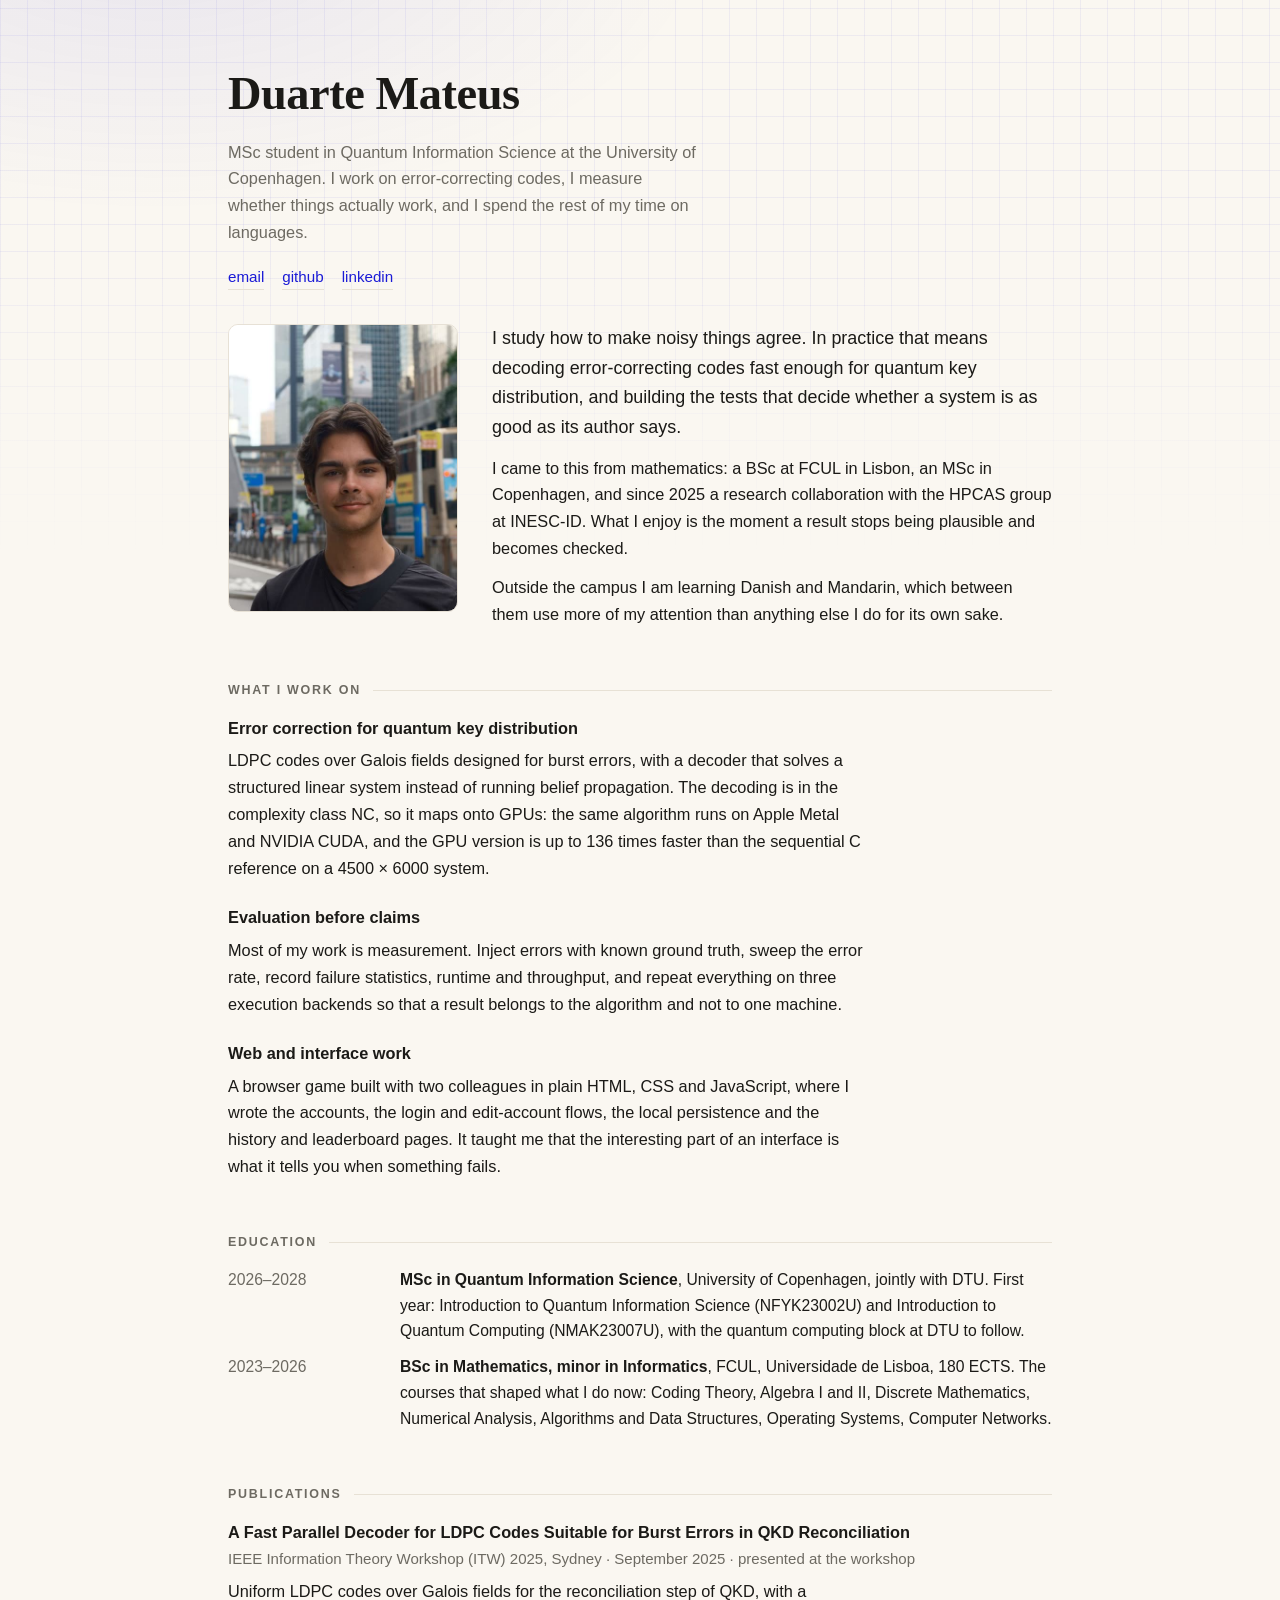
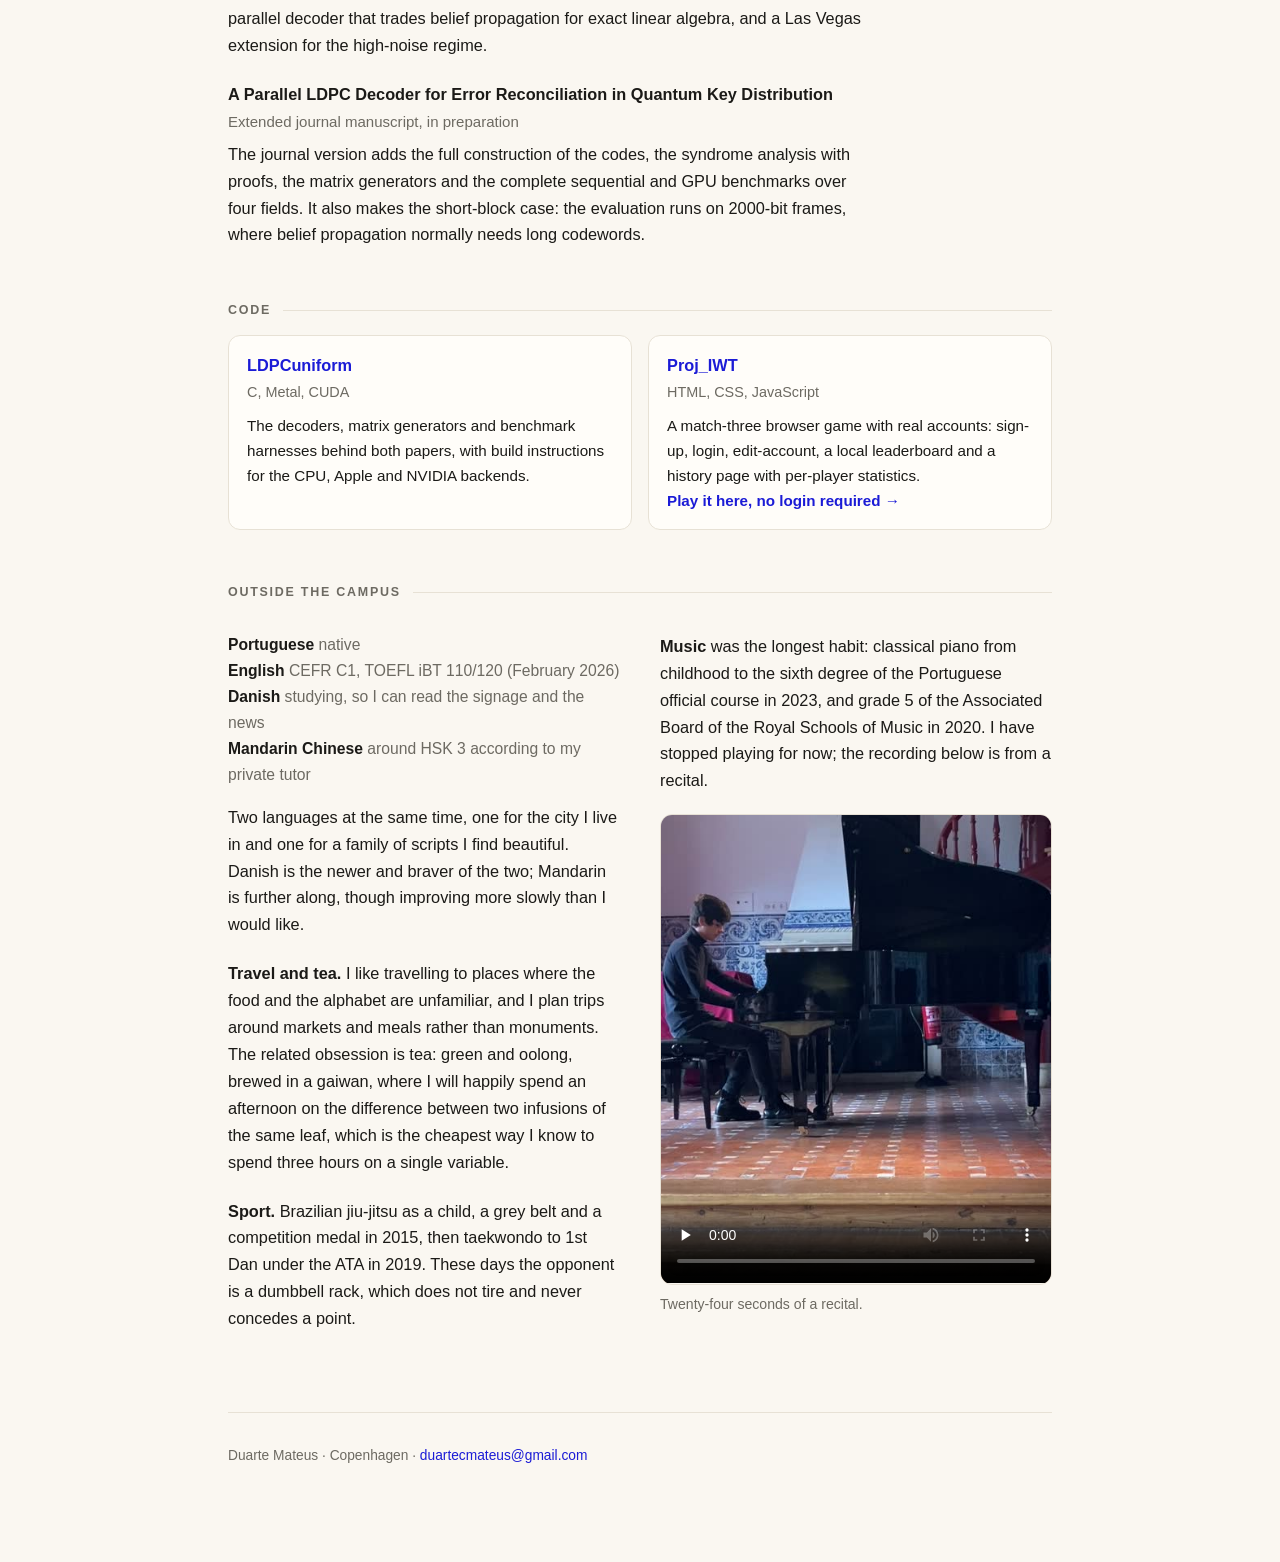
==== commit cf76e280: "Add standalone SCRAMBLED demo under /game, linked from the homepage" ====
--- a/index.html
+++ b/index.html
@@ -172,6 +172,7 @@
         <span class="t"><a href="https://github.com/duartecmateus/Proj_IWT">Proj_IWT</a></span>
         <span class="s">HTML, CSS, JavaScript</span>
         <p>A match-three browser game with real accounts: sign-up, login, edit-account, a local leaderboard and a history page with per-player statistics.</p>
+        <p><a href="game/"><strong>Play it here, no login required &rarr;</strong></a></p>
       </div>
     </div>
   </section>
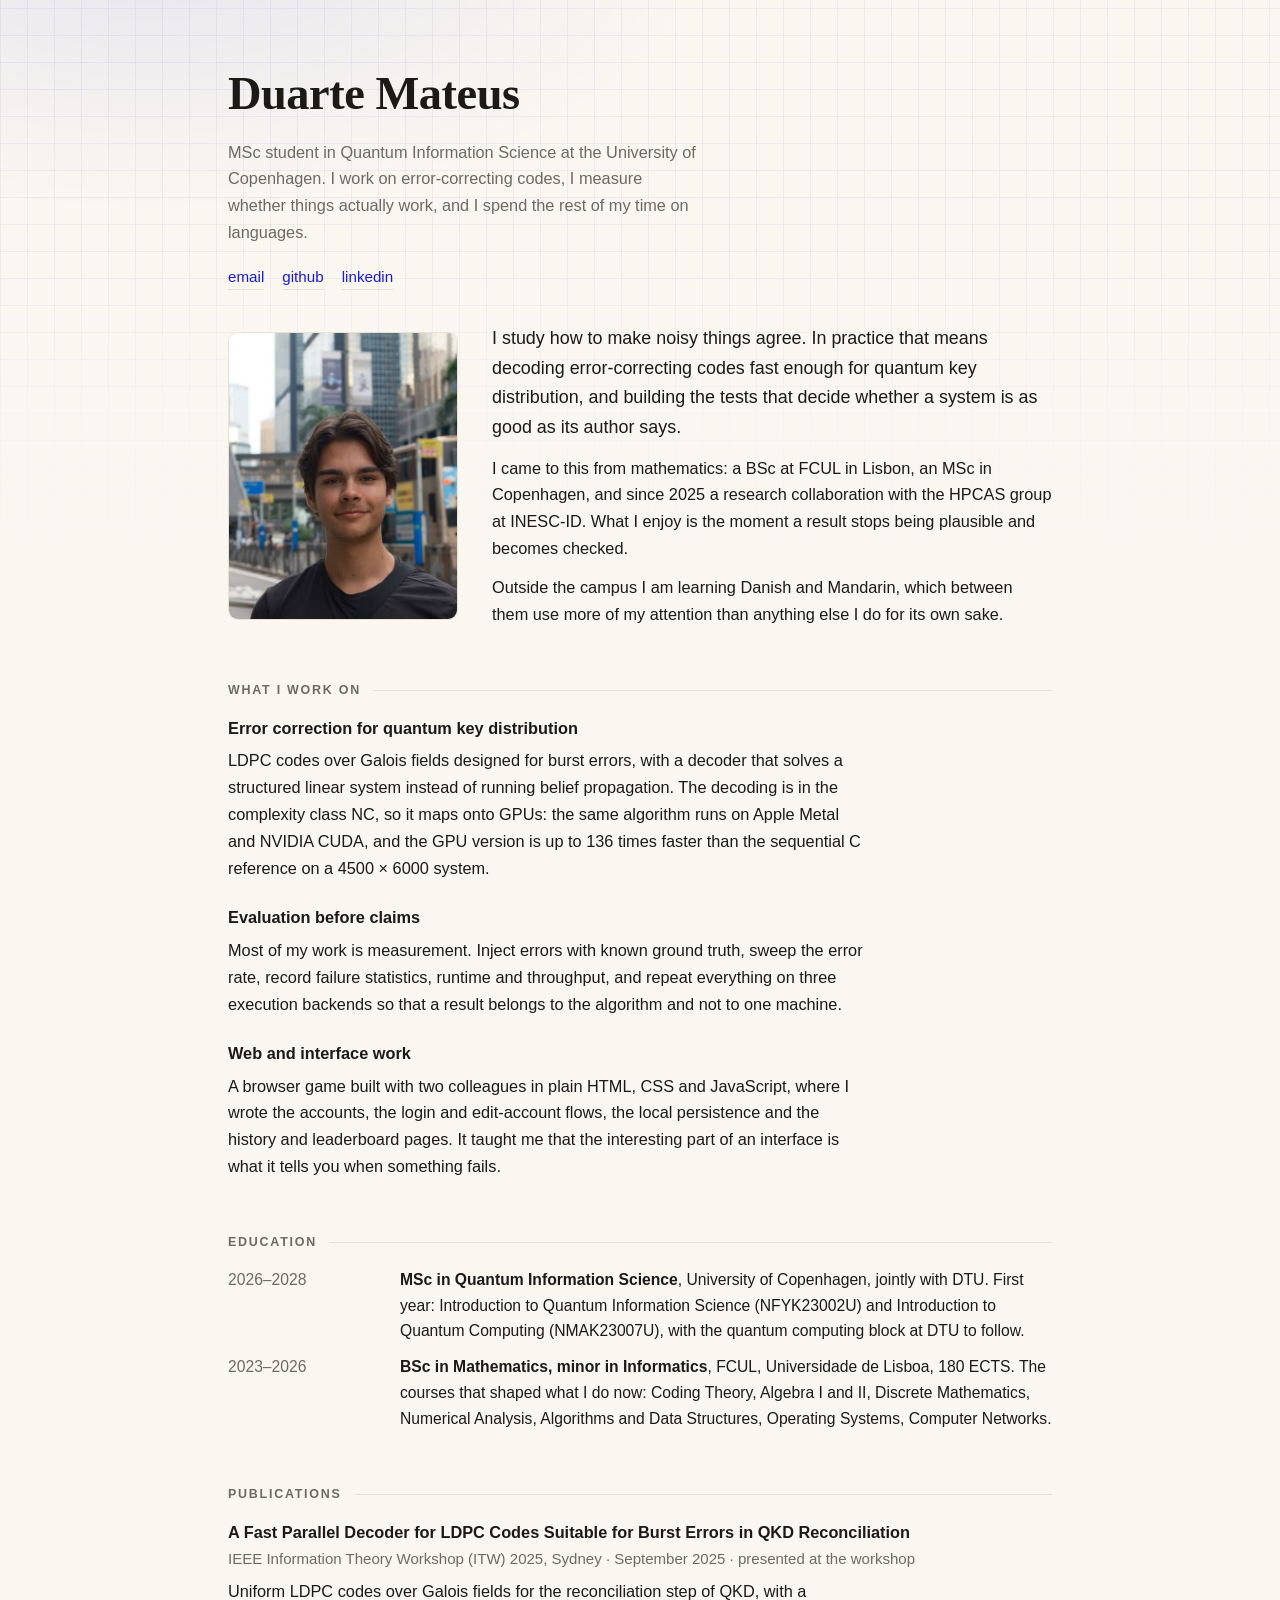
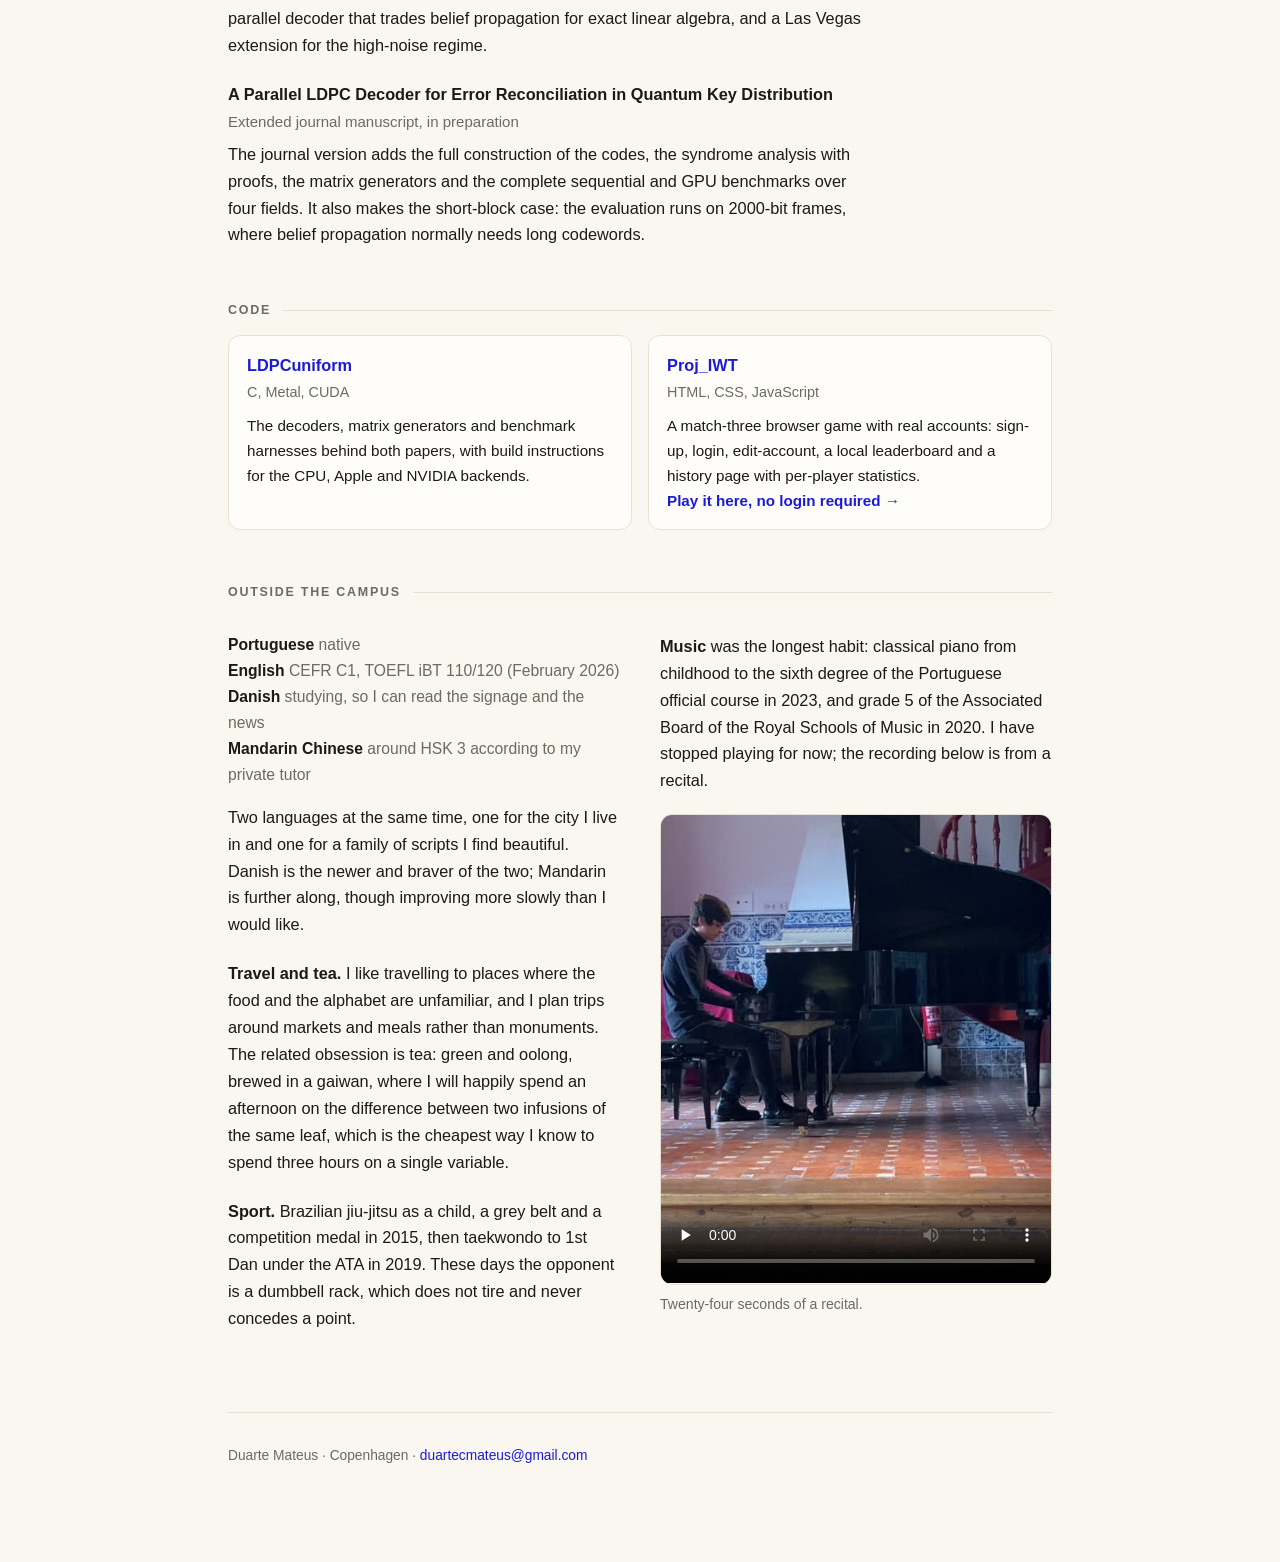
==== commit c5080278: "Homepage: centre the portrait against the intro text" ====
--- a/index.html
+++ b/index.html
@@ -59,7 +59,7 @@
     display:flex; align-items:center; gap:12px;
   }
   h2::after{content:""; flex:1; height:1px; background:var(--line)}
-  .intro{display:grid; grid-template-columns:230px 1fr; gap:34px; align-items:start; margin-top:34px}
+  .intro{display:grid; grid-template-columns:230px 1fr; gap:34px; align-items:center; margin-top:34px}
   .intro img{width:100%; height:auto; aspect-ratio:4/5; object-fit:cover; object-position:50% 35%;
     border-radius:10px; border:1px solid var(--line); filter:saturate(.94)}
   .intro p{margin:0 0 12px}
